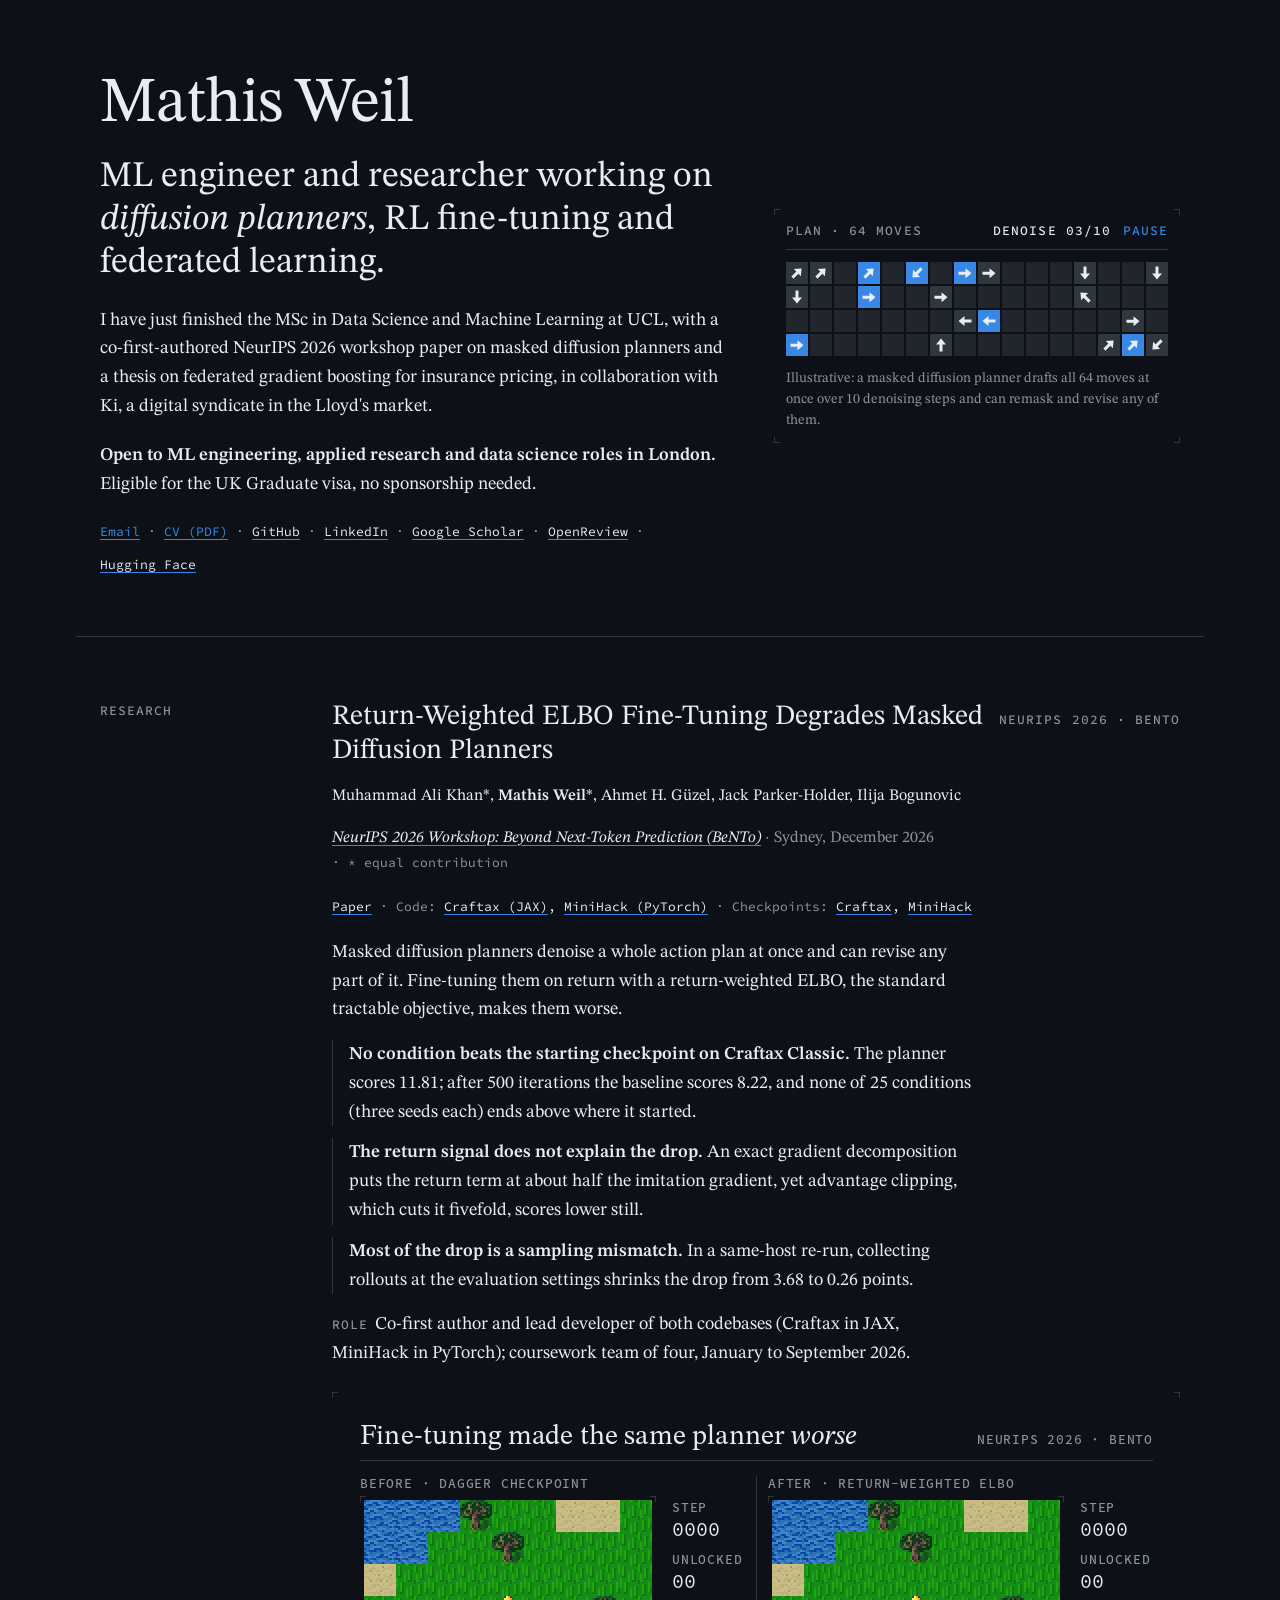
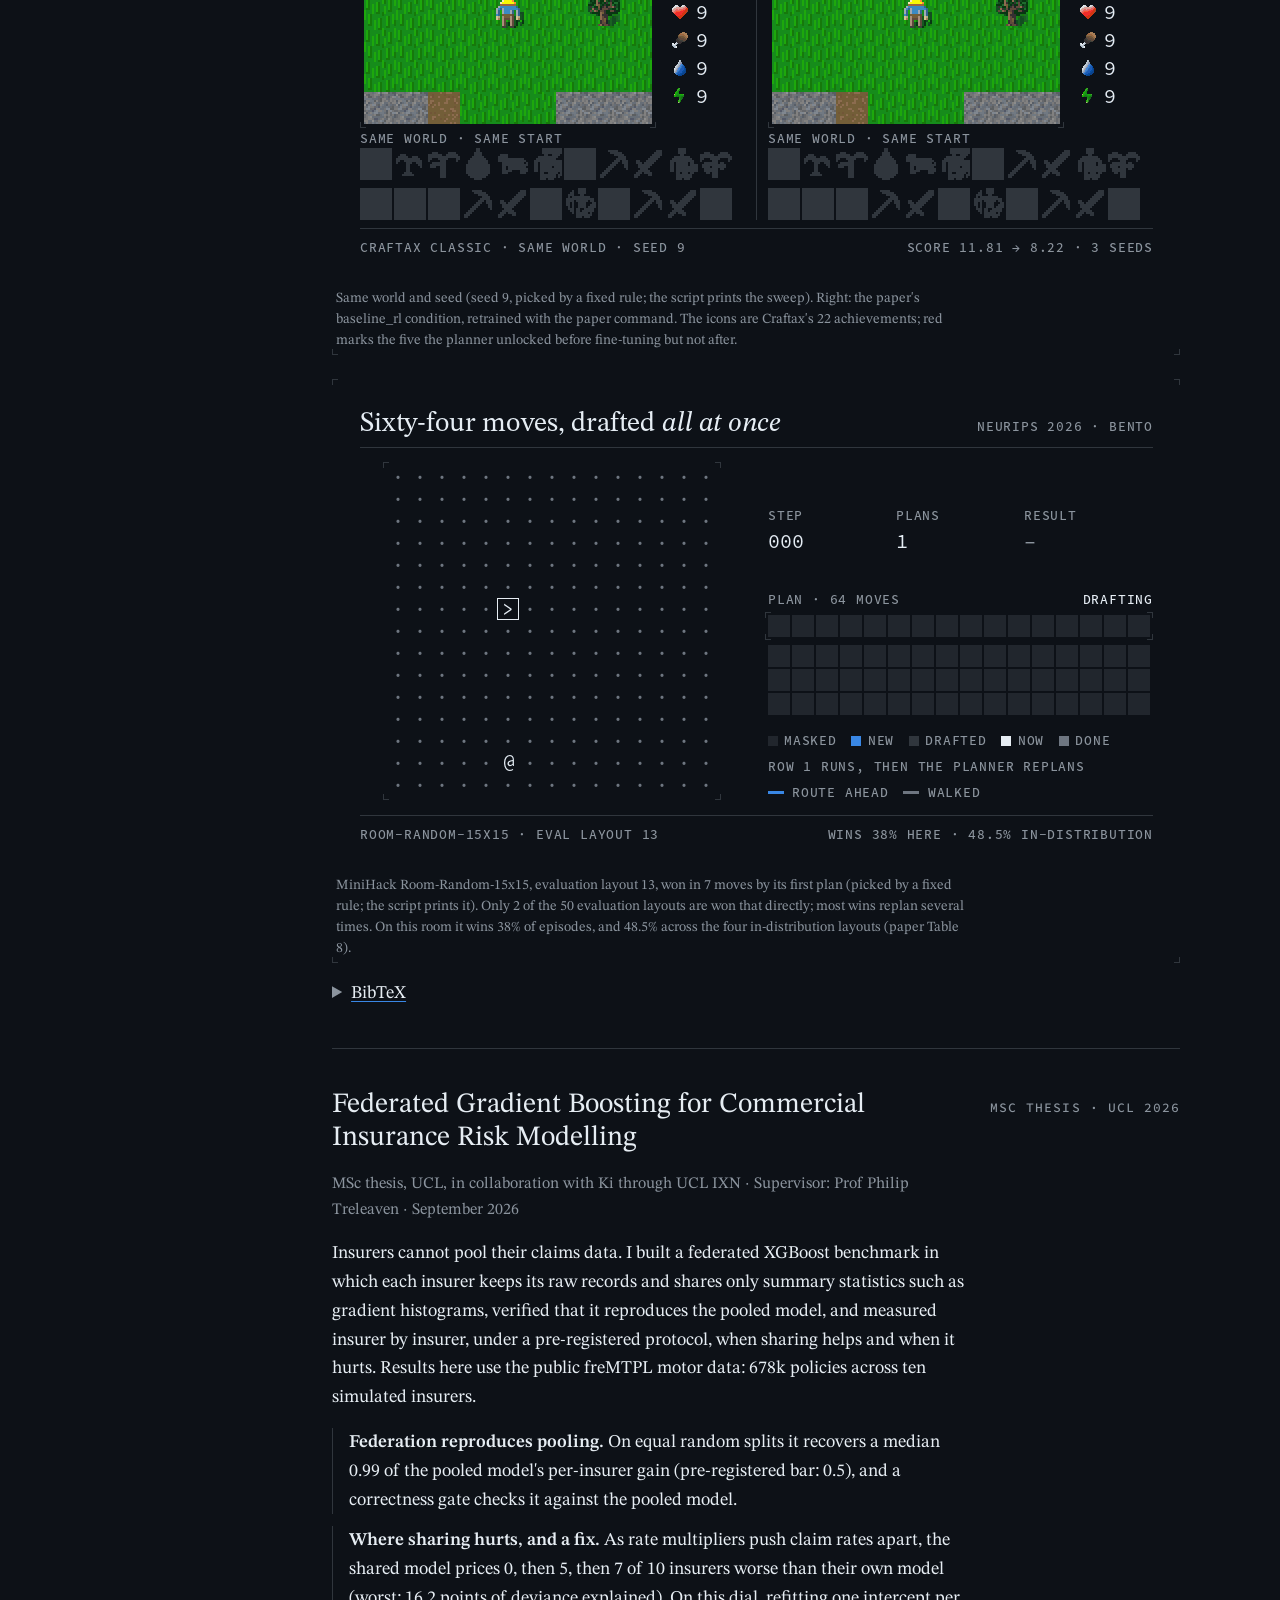
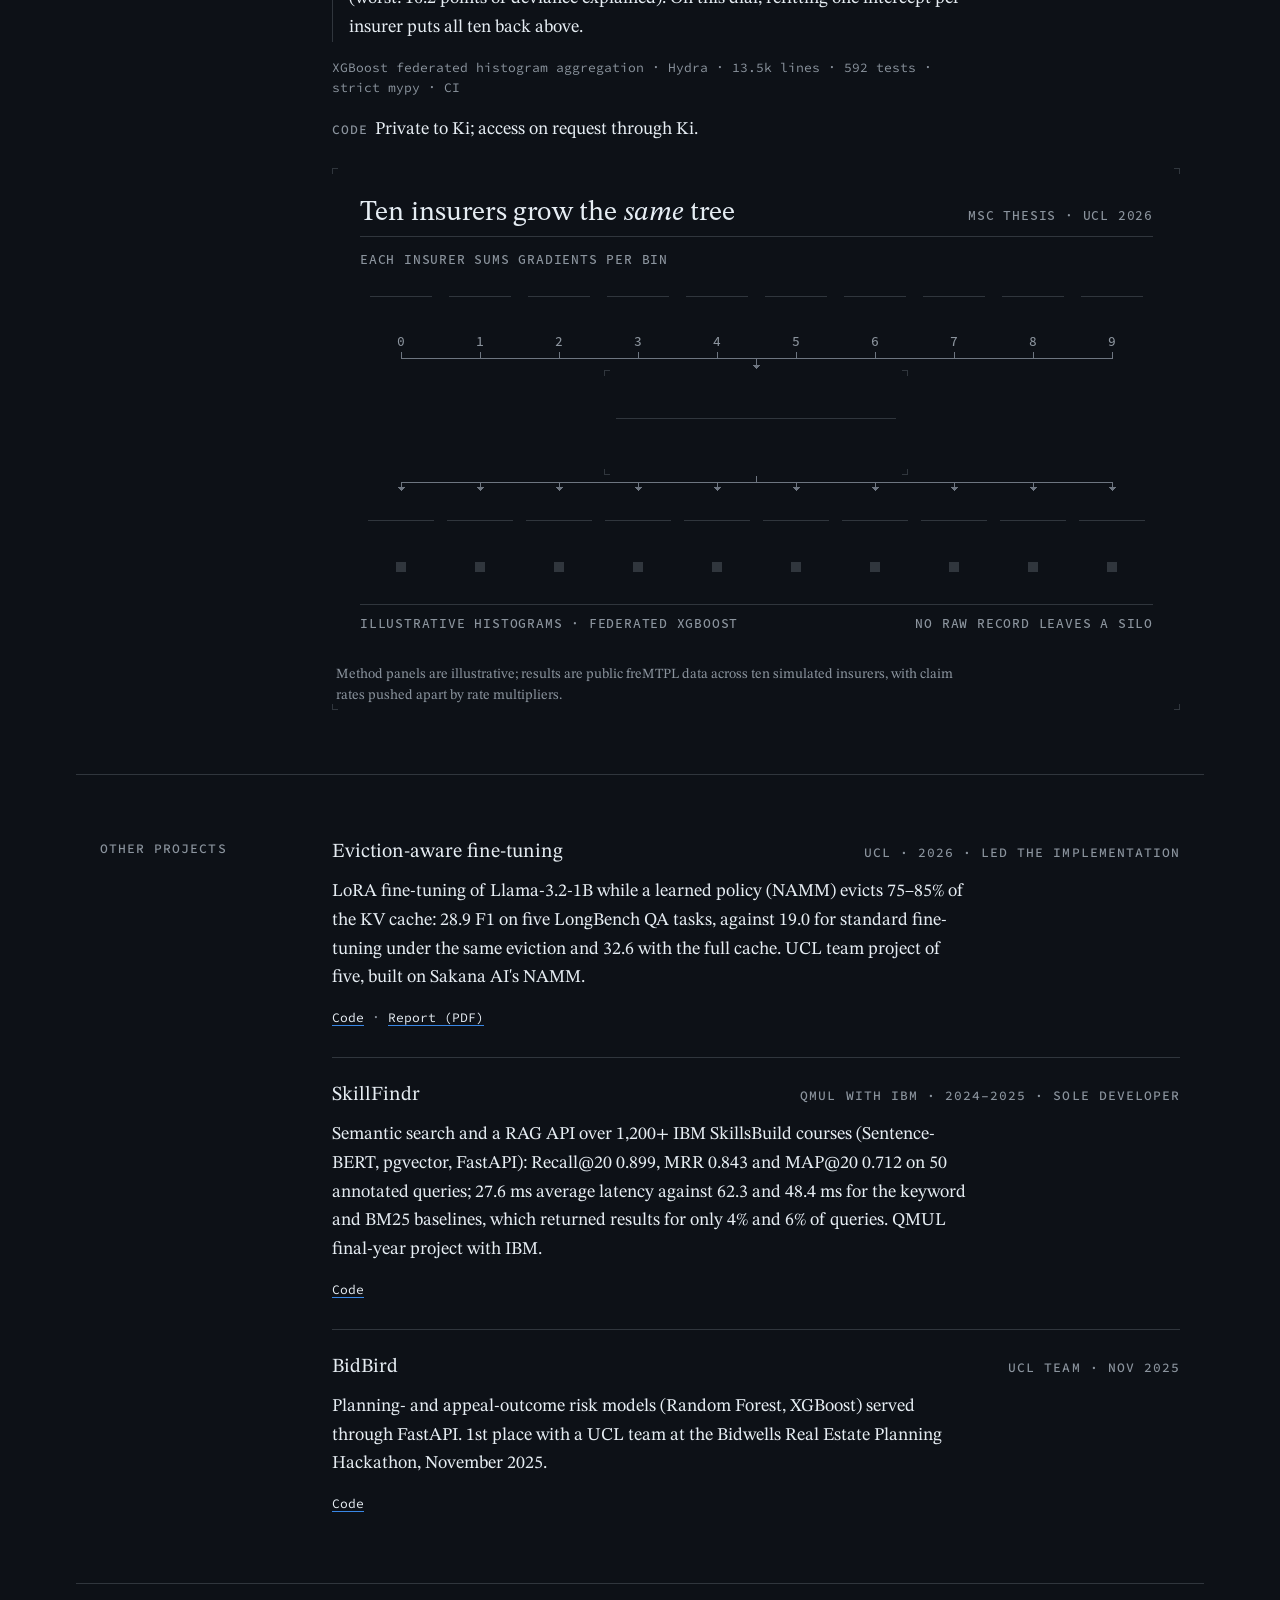
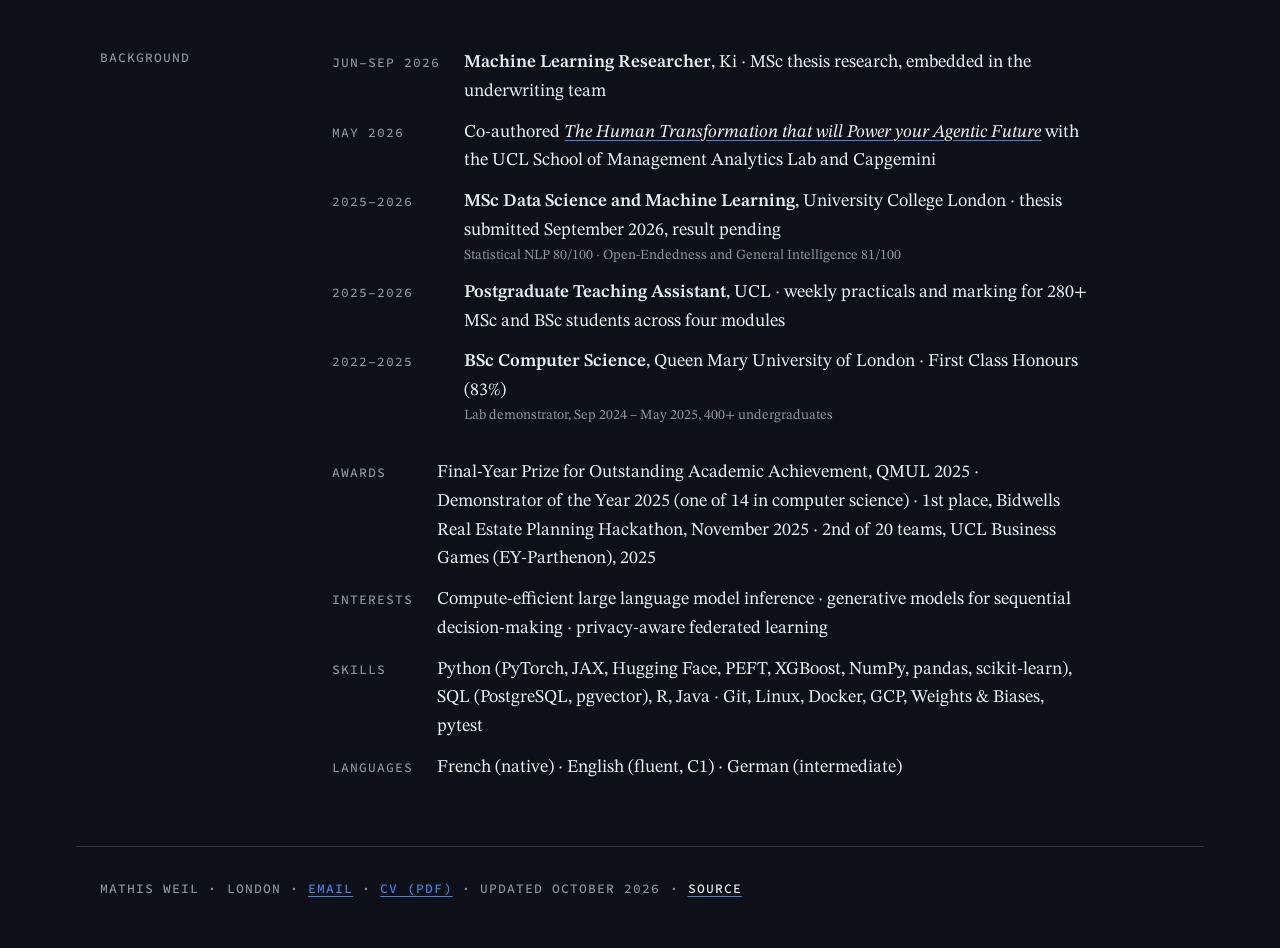
==== index.html @ 1bbbb00c "Add portfolio site Plain HTML, CSS and one small script, no build step. The page uses the chrome of " ====
<!doctype html>
<html lang="en-GB">
<head>
<meta charset="utf-8">
<meta name="viewport" content="width=device-width, initial-scale=1">
<title>Mathis Weil · ML engineer and researcher, London</title>
<meta name="description" content="ML engineer and researcher working on diffusion planners, RL fine-tuning and federated learning. Open to ML engineering, applied research and data science roles in London.">
<meta name="theme-color" content="#0d1117">
<meta name="color-scheme" content="dark">
<link rel="canonical" href="https://mathisweil.github.io/">
<meta property="og:type" content="website">
<meta property="og:title" content="Mathis Weil">
<meta property="og:description" content="ML engineer and researcher working on diffusion planners, RL fine-tuning and federated learning. Open to ML engineering, applied research and data science roles in London.">
<meta property="og:url" content="https://mathisweil.github.io/">
<meta property="og:image" content="https://mathisweil.github.io/assets/og.png">
<meta property="og:image:width" content="1680">
<meta property="og:image:height" content="960">
<meta name="twitter:card" content="summary_large_image">
<link rel="icon" href="favicon.svg" type="image/svg+xml">
<link rel="icon" href="favicon.ico" sizes="32x32">
<link rel="preload" href="assets/fonts/stix-two-text.woff2" as="font" type="font/woff2" crossorigin>
<link rel="preload" href="assets/fonts/stix-two-text-italic.woff2" as="font" type="font/woff2" crossorigin>
<link rel="preload" href="assets/fonts/source-code-pro.woff2" as="font" type="font/woff2" crossorigin>
<link rel="stylesheet" href="style.css">
<script src="script.js" defer></script>
</head>
<body>

<header class="hero">
  <div class="hero-text">
    <!-- Portrait: add assets/portrait.jpg (240x240, under 60 KB) and uncomment the next line. -->
    <!-- <span class="portrait ticks"><img src="assets/portrait.jpg" width="120" height="120" alt="Mathis Weil"></span> -->
    <h1>Mathis Weil</h1>
    <p class="tagline">ML engineer and researcher working on <em>diffusion planners</em>, RL fine-tuning and federated learning.</p>
    <p class="lede">I have just finished the MSc in Data Science and Machine Learning at UCL, with a co-first-authored NeurIPS 2026 workshop paper on masked diffusion planners and a thesis on federated gradient boosting for insurance pricing, in collaboration with Ki, a digital syndicate in the Lloyd's market.</p>
    <p class="status"><strong>Open to ML engineering, applied research and data science roles in London.</strong> Eligible for the UK Graduate visa, no sponsorship needed.</p>
    <nav aria-label="Contact and profiles">
      <ul class="links">
        <li><a class="primary" href="mailto:mathis.weil@outlook.com">Email</a></li>
        <li><a class="primary" href="assets/mathis-weil-cv.pdf">CV (PDF)</a></li>
        <li><a href="https://github.com/mathisweil">GitHub</a></li>
        <li><a href="https://www.linkedin.com/in/mathis-weil/">LinkedIn</a></li>
        <li><a href="https://scholar.google.com/citations?user=HZLNhcoAAAAJ">Google Scholar</a></li>
        <li><a href="https://openreview.net/profile?id=~Mathis_Weil1">OpenReview</a></li>
        <li><a href="https://huggingface.co/mathisweil">Hugging Face</a></li>
      </ul>
    </nav>
  </div>

  <figure class="plan-panel ticks">
    <div class="plan-head">
      <span class="label">plan · 64 moves</span>
      <span class="plan-ctl"><span class="label ink" data-status aria-hidden="true">denoise 10/10</span></span>
    </div>
    <div class="plan" aria-hidden="true">
      <i data-d="4"></i><i data-d="4"></i><i data-d="4"></i><i data-d="4"></i><i data-d="4"></i><i data-d="4"></i><i data-d="4"></i><i data-d="1"></i><i data-d="1"></i><i data-d="1"></i><i data-d="1"></i><i data-d="1"></i><i data-d="2"></i><i data-d="2"></i><i data-d="2"></i><i data-d="2"></i>
      <i data-d="2"></i><i data-d="2"></i><i data-d="1"></i><i data-d="1"></i><i data-d="1"></i><i data-d="1"></i><i data-d="1"></i><i data-d="0"></i><i data-d="0"></i><i data-d="0"></i><i data-d="0"></i><i data-d="7"></i><i data-d="7"></i><i data-d="7"></i><i data-d="7"></i><i data-d="7"></i>
      <i data-d="7"></i><i data-d="7"></i><i data-d="3"></i><i data-d="3"></i><i data-d="3"></i><i data-d="3"></i><i data-d="3"></i><i data-d="3"></i><i data-d="3"></i><i data-d="2"></i><i data-d="2"></i><i data-d="2"></i><i data-d="2"></i><i data-d="2"></i><i data-d="1"></i><i data-d="1"></i>
      <i data-d="1"></i><i data-d="1"></i><i data-d="1"></i><i data-d="1"></i><i data-d="1"></i><i data-d="1"></i><i data-d="0"></i><i data-d="0"></i><i data-d="0"></i><i data-d="0"></i><i data-d="0"></i><i data-d="4"></i><i data-d="4"></i><i data-d="4"></i><i data-d="4"></i><i data-d="4"></i>
    </div>
    <figcaption>Illustrative: a masked diffusion planner drafts all 64 moves at once over 10 denoising steps and can remask and revise any of them.</figcaption>
  </figure>
</header>

<main id="main">

<section class="band" id="research">
  <h2 class="label">Research</h2>
  <div class="content">

    <article class="entry" id="paper">
      <div class="entry-head">
        <h3>Return-Weighted ELBO Fine-Tuning Degrades Masked Diffusion Planners</h3>
        <span class="kicker">NeurIPS 2026 · BeNTo</span>
      </div>
      <p class="authors">Muhammad Ali Khan*, <strong>Mathis Weil</strong>*, Ahmet H. Güzel, Jack Parker-Holder, Ilija Bogunovic</p>
      <p class="venue"><a href="https://bento-neurips.github.io/"><em>NeurIPS 2026 Workshop: Beyond Next-Token Prediction (BeNTo)</em></a> · Sydney, December 2026 <span class="note">· * equal contribution</span></p>
      <ul class="links">
        <li><a href="https://openreview.net/forum?id=VGyjG8Gy29">Paper</a></li>
        <li><span class="muted">Code:</span> <a href="https://github.com/mathisweil/craftax-ReMDM-planner">Craftax (JAX)</a>, <a href="https://github.com/mathisweil/minihack-ReMDM-planner">MiniHack (PyTorch)</a></li>
        <li><span class="muted">Checkpoints:</span> <a href="https://huggingface.co/mathisweil/remdm-craftax-checkpoints">Craftax</a>, <a href="https://huggingface.co/mathisweil/remdm-minihack-checkpoints">MiniHack</a></li>
      </ul>
      <p>Masked diffusion planners denoise a whole action plan at once and can revise any part of it. Fine-tuning them on return with a return-weighted ELBO, the standard tractable objective, makes them worse.</p>
      <ul class="findings">
        <li><strong>No condition beats the starting checkpoint on Craftax Classic.</strong> The planner scores 11.81; after 500 iterations the baseline scores 8.22, and none of 25 conditions (three seeds each) ends above where it started.</li>
        <li><strong>The return signal does not explain the drop.</strong> An exact gradient decomposition puts the return term at about half the imitation gradient, yet advantage clipping, which cuts it fivefold, scores lower still.</li>
        <li><strong>Most of the drop is a sampling mismatch.</strong> In a same-host re-run, collecting rollouts at the evaluation settings shrinks the drop from 3.68 to 0.26 points.</li>
      </ul>
      <p class="role"><span class="label">Role</span>Co-first author and lead developer of both codebases (Craftax in JAX, MiniHack in PyTorch); coursework team of four, January to September 2026.</p>
      <figure class="fig ticks">
        <a href="assets/craftax-before-after.gif">
          <picture>
            <source media="screen and (prefers-reduced-motion: no-preference)" srcset="assets/craftax-before-after.gif">
            <img src="assets/craftax-before-after-poster.png" width="840" height="480" loading="lazy" alt="Craftax Classic, world seed 9, two planners side by side. The DAgger checkpoint unlocks 15 of 22 achievements and is killed by a zombie at night at step 245. After return-weighted ELBO fine-tuning the same planner unlocks 10 and is killed by a zombie at night at step 191; it never drinks water, eats a cow, wakes from sleep, makes a stone pickaxe or defeats a zombie. Paper score 11.81 (checkpoint) to 8.22 (mean of three seeds).">
          </picture>
        </a>
        <figcaption>Same world and seed (seed 9, picked by a fixed rule; the script prints the sweep). Right: the paper's baseline_rl condition, retrained with the paper command. The icons are Craftax's 22 achievements; red marks the five the planner unlocked before fine-tuning but not after.</figcaption>
      </figure>
      <figure class="fig ticks">
        <a href="assets/minihack-planner.gif">
          <picture>
            <source media="screen and (prefers-reduced-motion: no-preference)" srcset="assets/minihack-planner.gif">
            <img src="assets/minihack-planner-poster.png" width="840" height="480" loading="lazy" alt="MiniHack Room-Random-15x15, evaluation layout 13: a masked diffusion planner fills in a 64-move plan in any order over 10 denoising steps; its first 7 moves lead straight to the stairs, and the agent follows them to win.">
          </picture>
        </a>
        <figcaption>MiniHack Room-Random-15x15, evaluation layout 13, won in 7 moves by its first plan (picked by a fixed rule; the script prints it). Only 2 of the 50 evaluation layouts are won that directly; most wins replan several times. On this room it wins 38% of episodes, and 48.5% across the four in-distribution layouts (paper Table 8).</figcaption>
      </figure>
      <details>
        <summary>BibTeX</summary>
<pre><code>@inproceedings{khan2026returnweighted,
  title     = {Return-Weighted {ELBO} Fine-Tuning Degrades Masked Diffusion Planners},
  author    = {Muhammad Ali Khan and Mathis Weil and Ahmet H. G{\"u}zel and Jack Parker-Holder and Ilija Bogunovic},
  booktitle = {Beyond Next Token Prediction: Diffusion and Flow Models for Next-Generation Decoding},
  year      = {2026},
  url       = {https://openreview.net/forum?id=VGyjG8Gy29}
}</code></pre>
      </details>
    </article>

    <article class="entry" id="thesis">
      <div class="entry-head">
        <h3>Federated Gradient Boosting for Commercial Insurance Risk Modelling</h3>
        <span class="kicker">MSc thesis · UCL 2026</span>
      </div>
      <p class="venue">MSc thesis, UCL, in collaboration with Ki through UCL IXN · Supervisor: Prof Philip Treleaven · September 2026</p>
      <p>Insurers cannot pool their claims data. I built a federated XGBoost benchmark in which each insurer keeps its raw records and shares only summary statistics such as gradient histograms, verified that it reproduces the pooled model, and measured insurer by insurer, under a pre-registered protocol, when sharing helps and when it hurts. Results here use the public freMTPL motor data: 678k policies across ten simulated insurers.</p>
      <ul class="findings">
        <li><strong>Federation reproduces pooling.</strong> On equal random splits it recovers a median 0.99 of the pooled model's per-insurer gain (pre-registered bar: 0.5), and a correctness gate checks it against the pooled model.</li>
        <li><strong>Where sharing hurts, and a fix.</strong> As rate multipliers push claim rates apart, the shared model prices 0, then 5, then 7 of 10 insurers worse than their own model (worst: 16.2 points of deviance explained). On this dial, refitting one intercept per insurer puts all ten back above.</li>
      </ul>
      <p class="meta">XGBoost federated histogram aggregation · Hydra · 13.5k lines · 592 tests · strict mypy · CI</p>
      <p class="role"><span class="label">Code</span>Private to Ki; access on request through Ki.</p>
      <figure class="fig ticks">
        <a href="assets/fedgbt-method-results.gif">
          <picture>
            <source media="screen and (prefers-reduced-motion: no-preference)" srcset="assets/fedgbt-method-results.gif">
            <img src="assets/fedgbt-method-results-poster.png" width="840" height="480" loading="lazy" alt="Ten simulated insurers on public freMTPL motor data grow the same federated XGBoost tree: each sums its gradients per bin, a coordinator adds the sums and picks the best split, and every insurer applies it. As rate multipliers push their claim rates apart, the shared model prices 0, then 5, then 7 of 10 insurers worse than their own models, the worst by 16.21 points of deviance explained; on this dial one refitted intercept per insurer puts all ten back above their own models, with the harm before the refit shown in faint red.">
          </picture>
        </a>
        <figcaption>Method panels are illustrative; results are public freMTPL data across ten simulated insurers, with claim rates pushed apart by rate multipliers.</figcaption>
      </figure>
    </article>

  </div>
</section>

<section class="band" id="projects">
  <h2 class="label">Other projects</h2>
  <div class="content">
    <ul class="projects">
      <li class="entry">
        <div class="entry-head">
          <h3 class="small">Eviction-aware fine-tuning</h3>
          <span class="kicker">UCL · 2026 · led the implementation</span>
        </div>
        <p>LoRA fine-tuning of Llama-3.2-1B while a learned policy (NAMM) evicts 75–85% of the KV cache: 28.9 F1 on five LongBench QA tasks, against 19.0 for standard fine-tuning under the same eviction and 32.6 with the full cache. UCL team project of five, built on Sakana AI's NAMM.</p>
        <ul class="links">
          <li><a href="https://github.com/mathisweil/evo-memory">Code</a></li>
          <li><a href="https://github.com/mathisweil/evo-memory/blob/main/UCL_NLP_2026.pdf">Report (PDF)</a></li>
        </ul>
      </li>
      <li class="entry">
        <div class="entry-head">
          <h3 class="small">SkillFindr</h3>
          <span class="kicker">QMUL with IBM · 2024–2025 · sole developer</span>
        </div>
        <p>Semantic search and a RAG API over 1,200+ IBM SkillsBuild courses (Sentence-BERT, pgvector, FastAPI): Recall@20 0.899, MRR 0.843 and MAP@20 0.712 on 50 annotated queries; 27.6 ms average latency against 62.3 and 48.4 ms for the keyword and BM25 baselines, which returned results for only 4% and 6% of queries. QMUL final-year project with IBM.</p>
        <ul class="links">
          <li><a href="https://github.com/mathisweil/SkillFindr-SemanticSearchEngine">Code</a></li>
        </ul>
      </li>
      <li class="entry">
        <div class="entry-head">
          <h3 class="small">BidBird</h3>
          <span class="kicker">UCL team · Nov 2025</span>
        </div>
        <p>Planning- and appeal-outcome risk models (Random Forest, XGBoost) served through FastAPI. 1st place with a UCL team at the Bidwells Real Estate Planning Hackathon, November 2025.</p>
        <ul class="links">
          <li><a href="https://github.com/mathisweil/bidwell_hackathon">Code</a></li>
        </ul>
      </li>
    </ul>
  </div>
</section>

<section class="band" id="background">
  <h2 class="label">Background</h2>
  <div class="content">
    <dl class="dated">
      <dt>Jun–Sep 2026</dt>
      <dd><strong>Machine Learning Researcher</strong>, Ki · MSc thesis research, embedded in the underwriting team</dd>
      <dt>May 2026</dt>
      <dd>Co-authored <a href="https://web.archive.org/web/20260710225021/https://www.mgmt.ucl.ac.uk/sites/default/files/upload/Analytics%20Lab%202026%20.pdf"><em>The Human Transformation that will Power your Agentic Future</em></a> with the UCL School of Management Analytics Lab and Capgemini</dd>
      <dt>2025–2026</dt>
      <dd><strong>MSc Data Science and Machine Learning</strong>, University College London · thesis submitted September 2026, result pending<small>Statistical NLP 80/100 · Open-Endedness and General Intelligence 81/100</small></dd>
      <dt>2025–2026</dt>
      <dd><strong>Postgraduate Teaching Assistant</strong>, UCL · weekly practicals and marking for 280+ MSc and BSc students across four modules</dd>
      <dt>2022–2025</dt>
      <dd><strong>BSc Computer Science</strong>, Queen Mary University of London · First Class Honours (83%)<small>Lab demonstrator, Sep 2024 – May 2025, 400+ undergraduates</small></dd>
    </dl>
    <dl class="dated">
      <dt>Awards</dt>
      <dd>Final-Year Prize for Outstanding Academic Achievement, QMUL 2025 · Demonstrator of the Year 2025 (one of 14 in computer science) · 1st place, Bidwells Real Estate Planning Hackathon, November 2025 · 2nd of 20 teams, UCL Business Games (EY-Parthenon), 2025</dd>
      <dt>Interests</dt>
      <dd>Compute-efficient large language model inference · generative models for sequential decision-making · privacy-aware federated learning</dd>
      <dt>Skills</dt>
      <dd>Python (PyTorch, JAX, Hugging Face, PEFT, XGBoost, NumPy, pandas, scikit-learn), SQL (PostgreSQL, pgvector), R, Java · Git, Linux, Docker, GCP, Weights &amp; Biases, pytest</dd>
      <dt>Languages</dt>
      <dd>French (native) · English (fluent, C1) · German (intermediate)</dd>
    </dl>
  </div>
</section>

</main>

<footer class="colophon">
  <p class="label">Mathis Weil · London · <a class="primary" href="mailto:mathis.weil@outlook.com">Email</a> · <a class="primary" href="assets/mathis-weil-cv.pdf">CV (PDF)</a> · updated October 2026 · <a href="https://github.com/mathisweil/mathisweil.github.io">source</a></p>
</footer>

</body>
</html>
---- style.css ----
/* mathisweil.github.io
   The page shares its chrome with the three profile GIFs
   (mathisweil/scripts/render_thesis_gif.py): palette, STIX Two Text
   headlines with one italic key phrase, Source Code Pro caps labels,
   1px hairlines and 6px corner ticks. Two chrome colours stay unused
   on purpose: FAINT #6e7681 and HARM #e66767 (red means "worse"). */

:root {
  --bg: #0d1117;
  --ink: #e6edf3;
  --muted: #8b949e;
  --rule: #30363d;
  --cell: #21262d;
  --accent: #3987e5;
  --tick: var(--rule);
  --serif: "STIX Two Text", "STIX Fallback", Georgia, serif;
  --mono: "Source Code Pro", ui-monospace, Menlo, Consolas, monospace;
}

/* Fonts: self-hosted variable fonts, SIL Open Font License (assets/fonts/) */
@font-face { font-family: "STIX Two Text"; font-style: normal; font-weight: 400 700; font-display: swap; src: url("assets/fonts/stix-two-text.woff2") format("woff2"); }
@font-face { font-family: "STIX Two Text"; font-style: italic; font-weight: 400; font-display: swap; src: url("assets/fonts/stix-two-text-italic.woff2") format("woff2"); }
@font-face { font-family: "Source Code Pro"; font-style: normal; font-weight: 400 700; font-display: swap; src: url("assets/fonts/source-code-pro.woff2") format("woff2"); }
/* Metric-matched fallback so a late swap barely moves the text */
@font-face { font-family: "STIX Fallback"; src: local("Times New Roman"), local("Tinos"), local("Liberation Serif"); size-adjust: 105.3%; ascent-override: 72.4%; descent-override: 22.6%; line-gap-override: 0%; }

/* Base */
*, *::before, *::after { box-sizing: border-box; }
html { -webkit-text-size-adjust: 100%; }
body {
  margin: 0;
  background: var(--bg);
  color: var(--ink);
  font: 400 clamp(1.0625rem, 1rem + 0.25vw, 1.125rem) / 1.6 var(--serif);
  font-synthesis: none;
}
h1, h2, h3, p, ul, dl, dd, figure, pre { margin: 0; }
h1, h2, h3 { font-weight: 400; }
strong { font-weight: 600; }
small { font-size: 0.875rem; line-height: 1.5; color: var(--muted); }
img { display: block; max-width: 100%; height: auto; }
a {
  color: var(--ink);
  text-decoration: underline;
  text-decoration-color: var(--accent);
  text-decoration-thickness: 1px;
  text-underline-offset: 3px;
}
a:hover, a:focus-visible { color: var(--accent); }
a.primary { color: var(--accent); }
:focus-visible { outline: 2px solid var(--accent); outline-offset: 2px; }
[id] { scroll-margin-top: 2rem; }

/* Mono caps labels, kickers and dates: the GIFs' 13px labels */
.label, .kicker, .dated dt {
  font: 500 0.8125rem / 1.6 var(--mono);
  letter-spacing: 0.08em;
  text-transform: uppercase;
  color: var(--muted);
}
.label.ink { color: var(--ink); }
p > span.label { margin-right: 0.5em; }

/* Page bands: 1128px container, label rail + 848px content on desktop */
.hero, .band, .colophon {
  max-width: 1128px;
  margin: 0 auto;
  padding-inline: clamp(1rem, 4vw, 1.5rem);
}
.band { padding-block: 4rem; border-top: 1px solid var(--rule); }
.band > h2 { margin-bottom: 1.5rem; }
.entry > p, .findings li, .dated dd, figcaption { max-width: 40rem; }

/* Hero */
.hero { padding-block: 4.5rem 3.5rem; }
.hero-text > * + * { margin-top: 1.25rem; }
h1 { font-size: clamp(2.5rem, 1.8rem + 3vw, 4rem); line-height: 1; letter-spacing: -0.015em; }
.tagline { font-size: clamp(1.5rem, 1.2rem + 1.5vw, 2.25rem); line-height: 1.2; }
.lede, .status { max-width: 40rem; }
.portrait { display: inline-block; padding: 4px; }
.portrait img { width: 120px; height: 120px; object-fit: cover; }

/* Link rows */
.links {
  display: flex;
  flex-wrap: wrap;
  column-gap: 0.5rem;
  row-gap: 0.25rem;
  list-style: none;
  padding: 0;
  font: 400 0.8125rem / 1.6 var(--mono);
}
.links li { padding-block: 0.25rem; }
.links li:not(:last-child)::after { content: " ·"; color: var(--muted); }
.links .muted { color: var(--muted); }

/* Entries: paper, thesis and project rows share one shape */
.entry > * + * { margin-top: 1rem; }
.entry + .entry { margin-top: 2.5rem; padding-top: 2.5rem; border-top: 1px solid var(--rule); }
.entry-head { display: flex; flex-wrap: wrap; align-items: baseline; gap: 0.25rem 1rem; }
.entry-head h3 { font-size: 1.75rem; line-height: 1.2; flex: 1 1 100%; min-width: 0; }
.entry-head h3.small { font-size: 1.25rem; line-height: 1.3; }
.kicker { white-space: nowrap; }
.authors { font-size: 1rem; }
.venue { font-size: 1rem; color: var(--muted); }
.note, .meta { font: 400 0.8125rem / 1.6 var(--mono); }
.note { white-space: nowrap; }
.meta { color: var(--muted); }
.findings { list-style: none; padding: 0; }
.findings li { border-left: 1px solid var(--rule); padding-left: 1rem; }
.findings li + li { margin-top: 0.75rem; }
.projects { list-style: none; padding: 0; }
.projects > .entry + .entry { margin-top: 1.5rem; padding-top: 1.5rem; }
.projects .entry > * + * { margin-top: 0.75rem; }

/* Dated lists (Background) */
.dated {
  display: grid;
  grid-template-columns: max-content minmax(0, 1fr);
  column-gap: 1.5rem;
  row-gap: 0.75rem;
  align-items: baseline;
}
.dated small { display: block; }
.dated + .dated { margin-top: 2rem; }

/* Corner ticks: eight 6px strokes, two per corner, no extra markup */
.ticks {
  background:
    linear-gradient(var(--tick), var(--tick)) 0 0 / 6px 1px no-repeat,
    linear-gradient(var(--tick), var(--tick)) 0 0 / 1px 6px no-repeat,
    linear-gradient(var(--tick), var(--tick)) 100% 0 / 6px 1px no-repeat,
    linear-gradient(var(--tick), var(--tick)) 100% 0 / 1px 6px no-repeat,
    linear-gradient(var(--tick), var(--tick)) 0 100% / 6px 1px no-repeat,
    linear-gradient(var(--tick), var(--tick)) 0 100% / 1px 6px no-repeat,
    linear-gradient(var(--tick), var(--tick)) 100% 100% / 6px 1px no-repeat,
    linear-gradient(var(--tick), var(--tick)) 100% 100% / 1px 6px no-repeat;
}

/* Figures: the 840x480 GIFs, 1:1 inside the 848px column */
.fig { padding: 4px; }
.entry > .fig { margin-top: 1.5rem; }
.fig > a { display: block; }
.fig img { width: 100%; max-width: 840px; background: var(--cell); }
figcaption { margin-top: 0.75rem; font-size: 0.875rem; line-height: 1.5; color: var(--muted); }
.fig:hover, .fig:focus-within { --tick: var(--accent); }
@supports (animation-timeline: view()) {
  .fig { animation: rise linear both; animation-timeline: view(); animation-range: entry 0% entry 40%; }
}
@keyframes rise { from { opacity: 0; transform: translateY(8px); } to { opacity: 1; transform: none; } }

/* Disclosure and BibTeX */
summary { width: max-content; cursor: pointer; text-decoration: underline; text-decoration-color: var(--accent); text-underline-offset: 3px; }
summary:hover { color: var(--accent); }
summary::marker { color: var(--muted); }
details[open] summary { margin-bottom: 0.75rem; }
pre {
  padding: 1rem;
  overflow-x: auto;
  font: 400 0.75rem / 1.5 var(--mono);
  background: var(--cell);
  border: 1px solid var(--rule);
  border-radius: 4px;
}

/* Hero plan panel: the MiniHack GIF's token grid, 16 x 4, three fills */
.plan-panel { width: 100%; max-width: 406px; padding: 12px; margin-top: 2.5rem; }
.plan-head {
  display: flex;
  flex-wrap: wrap;
  justify-content: space-between;
  gap: 0.25rem 0.75rem;
  padding-bottom: 8px;
  border-bottom: 1px solid var(--rule);
}
.plan-ctl { display: flex; gap: 0.75rem; margin-left: auto; }
.plan-ctl button { padding: 0; border: 0; background: none; color: var(--accent); cursor: pointer; }
.plan { display: grid; grid-template-columns: repeat(16, 1fr); gap: 2px; margin-block: 12px; }
.plan i { position: relative; display: block; aspect-ratio: 1; background: var(--rule); transition: background-color 0.25s; }
.plan i::before {
  content: "";
  position: absolute;
  inset: 0;
  background: var(--ink);
  clip-path: polygon(20.5% 43.2%, 52.3% 43.2%, 52.3% 27.3%, 79.5% 50%, 52.3% 72.7%, 52.3% 56.8%, 20.5% 56.8%);
  transform: rotate(var(--a, 0deg));
  transition: opacity 0.25s;
}
.plan .m { background: var(--cell); }
.plan .m::before { opacity: 0; }
.plan .n { background: var(--accent); }
.plan [data-d="0"] { --a: -90deg; }
.plan [data-d="1"] { --a: 0deg; }
.plan [data-d="2"] { --a: 90deg; }
.plan [data-d="3"] { --a: 180deg; }
.plan [data-d="4"] { --a: -45deg; }
.plan [data-d="5"] { --a: 45deg; }
.plan [data-d="6"] { --a: 135deg; }
.plan [data-d="7"] { --a: -135deg; }
.plan-panel figcaption { margin-top: 0; }

/* Footer */
.colophon { padding-block: 2rem 3rem; border-top: 1px solid var(--rule); }

/* Desktop: two-column hero, label rail beside each band */
@media (min-width: 900px) {
  .hero { display: grid; grid-template-columns: minmax(0, 1fr) 406px; column-gap: 48px; align-items: center; }
  .plan-panel { margin-top: 0; }
  .band { display: grid; grid-template-columns: 184px minmax(0, 1fr); column-gap: 48px; }
  .band > h2 { margin-bottom: 0; }
  .entry-head { flex-wrap: nowrap; }
  .entry-head h3 { flex: 1 1 0; }
  .kicker { margin-left: auto; }
}

@media (prefers-reduced-motion: reduce) {
  .plan i, .plan i::before { transition: none; }
  .fig { animation: none; }
}

@media print {
  :root {
    --bg: #fff;
    --ink: #000;
    --muted: #444;
    --rule: #999;
    --cell: #eee;
    --accent: #0b4f9c;
    color-scheme: light;
  }
  body { font-size: 11pt; }
  .hero { padding-block: 1rem 2rem; }
  .band { padding-block: 2rem; }
  .plan-panel, details { display: none; }
  .fig { animation: none; }
  .fig img { max-width: 600px; }
  .fig, .entry-head, .findings li, .dated dt, .dated dd, .projects > li { break-inside: avoid; }
  h2, h3 { break-after: avoid; }
  .links a[href^="http"]::after, .links a[href$=".pdf"]::after { content: " (" attr(href) ")"; color: var(--muted); overflow-wrap: anywhere; }
}
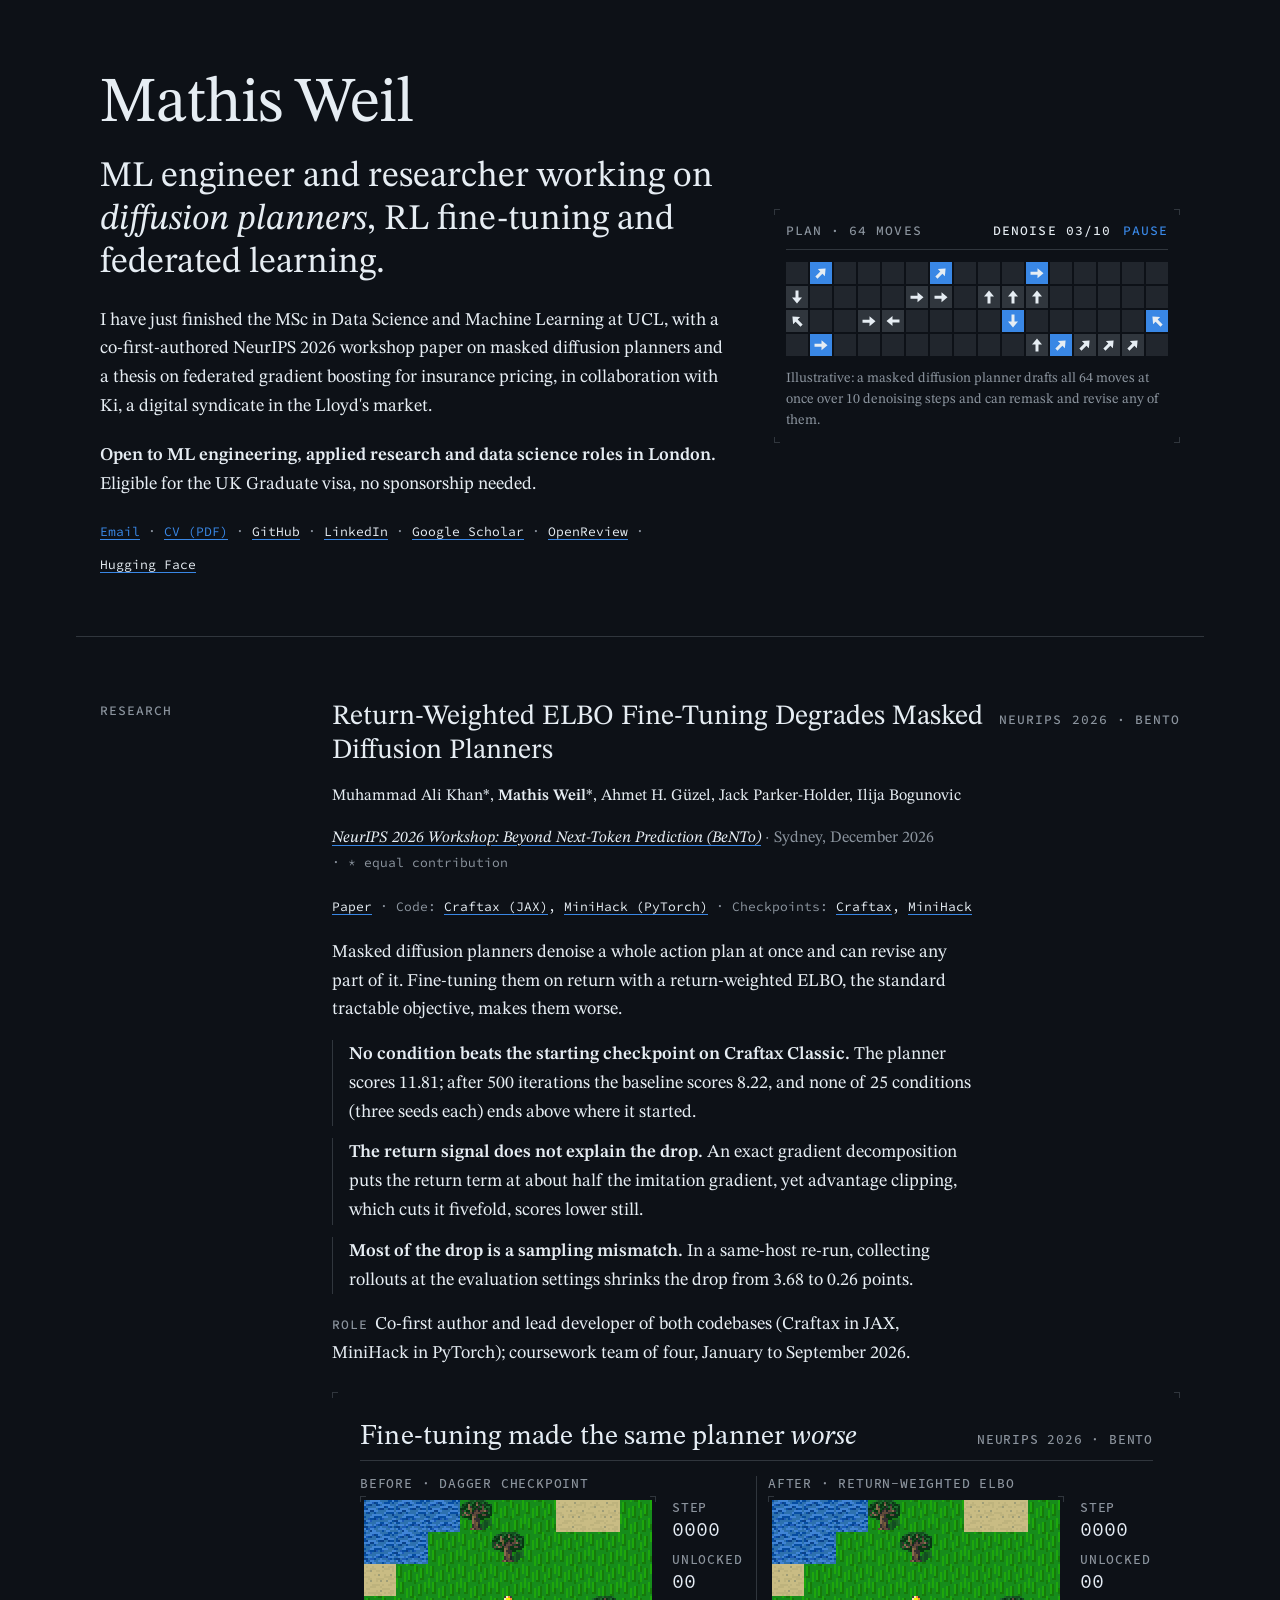
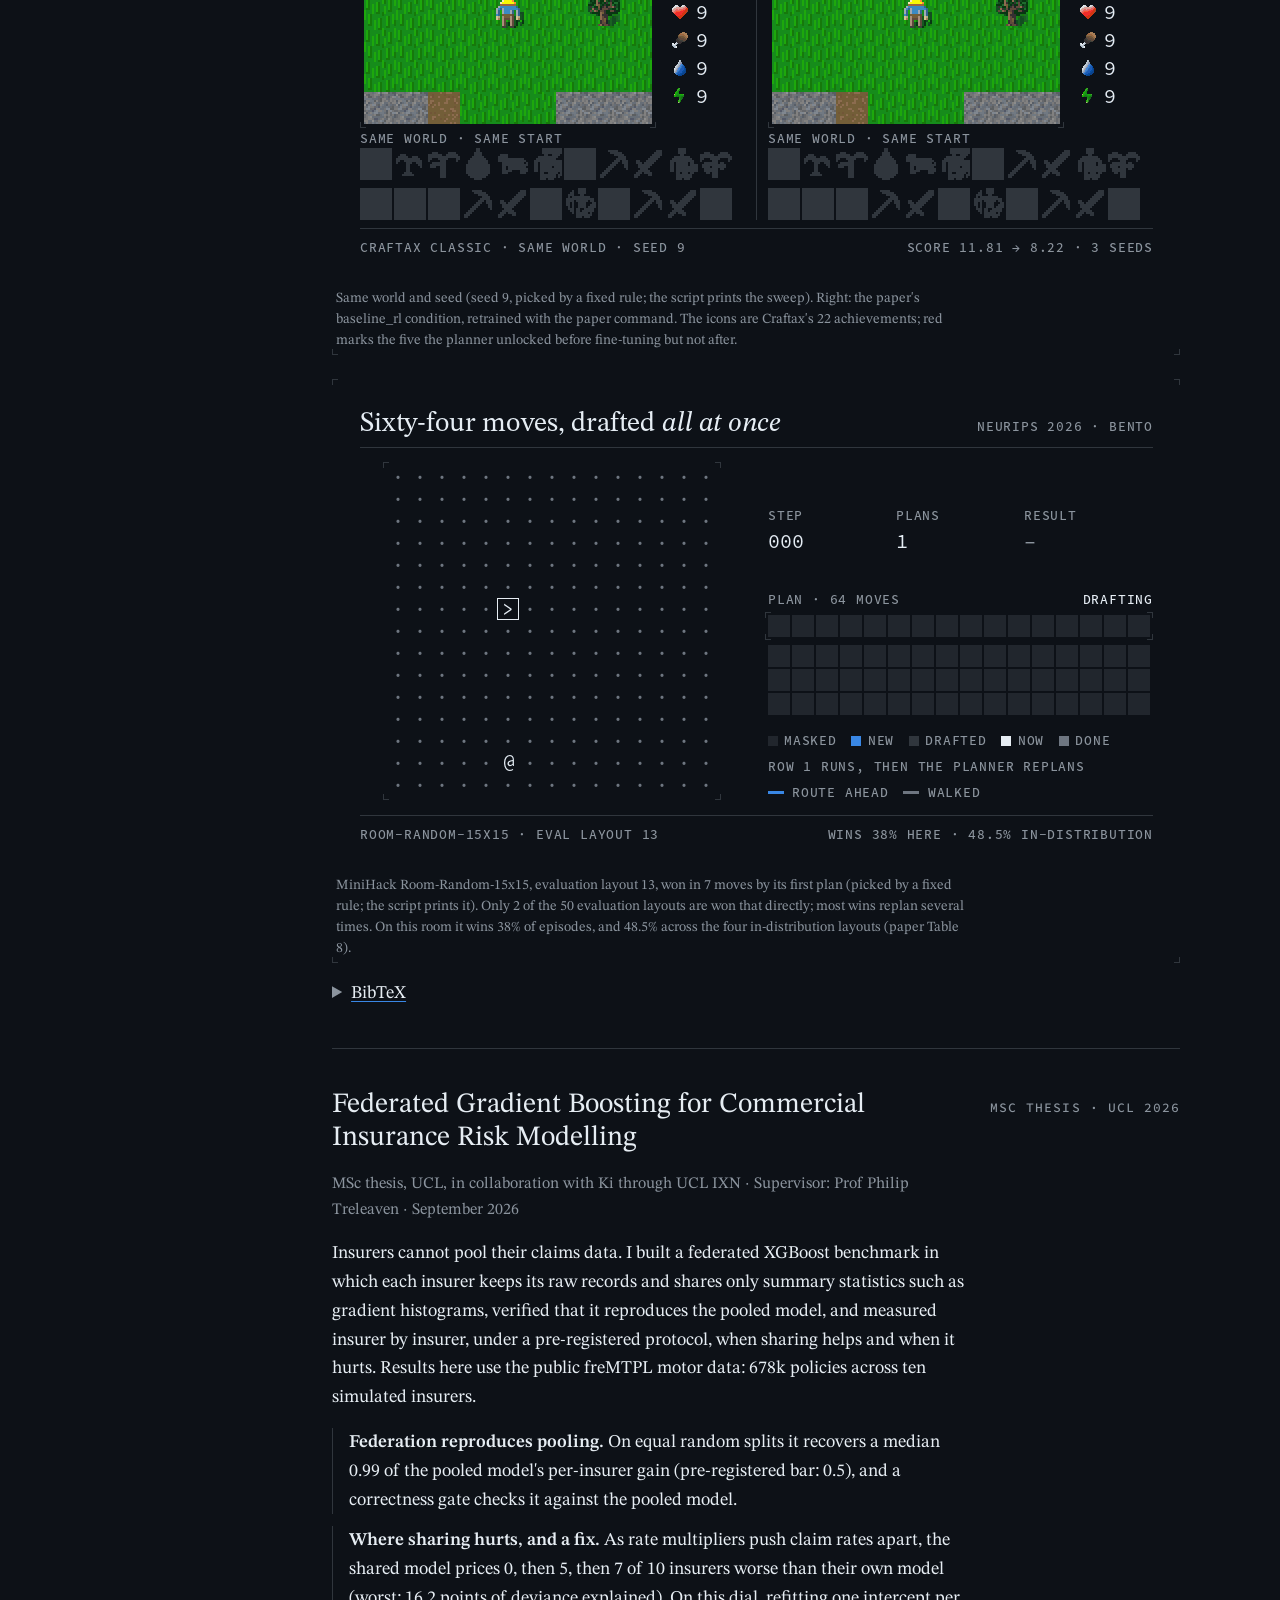
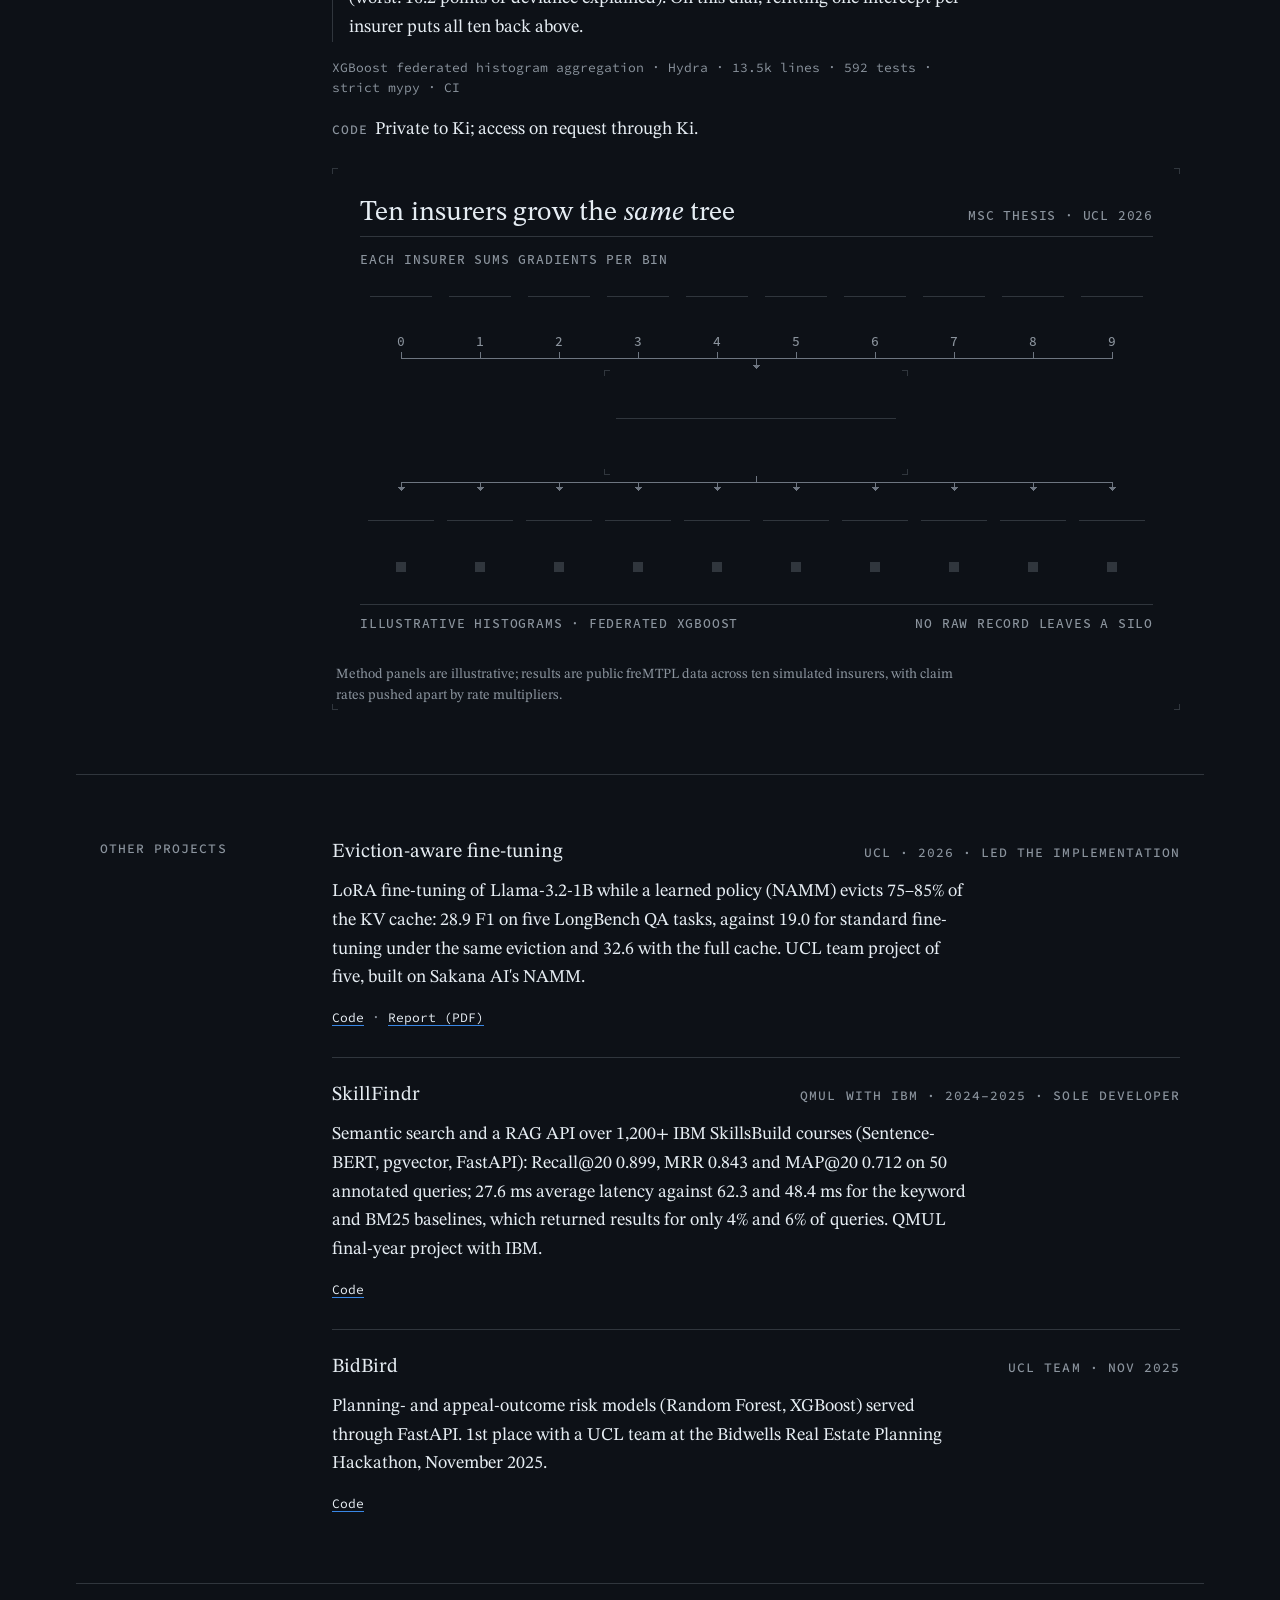
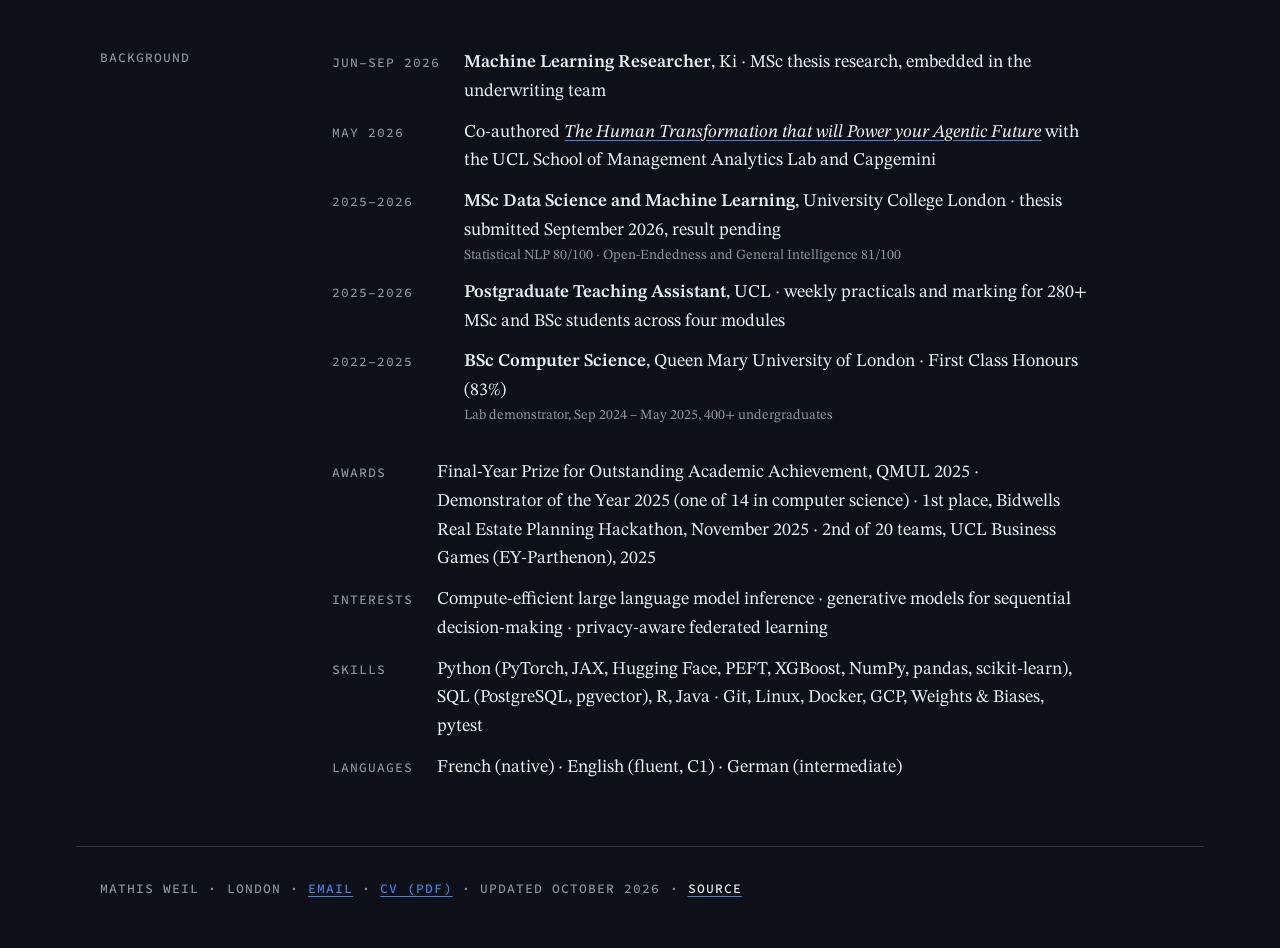
==== commit 3f207f68: "Add Google site verification meta tag Added Google site verification meta tag for SEO." ====
--- a/index.html
+++ b/index.html
@@ -2,6 +2,7 @@
 <html lang="en-GB">
 <head>
 <meta charset="utf-8">
+<meta name="google-site-verification" content="8YYm6kNxvmC0Ne6RxV_p4Eodt8lHJTQOam-rDhRe03c" />
 <meta name="viewport" content="width=device-width, initial-scale=1">
 <title>Mathis Weil · ML engineer and researcher, London</title>
 <meta name="description" content="ML engineer and researcher working on diffusion planners, RL fine-tuning and federated learning. Open to ML engineering, applied research and data science roles in London.">
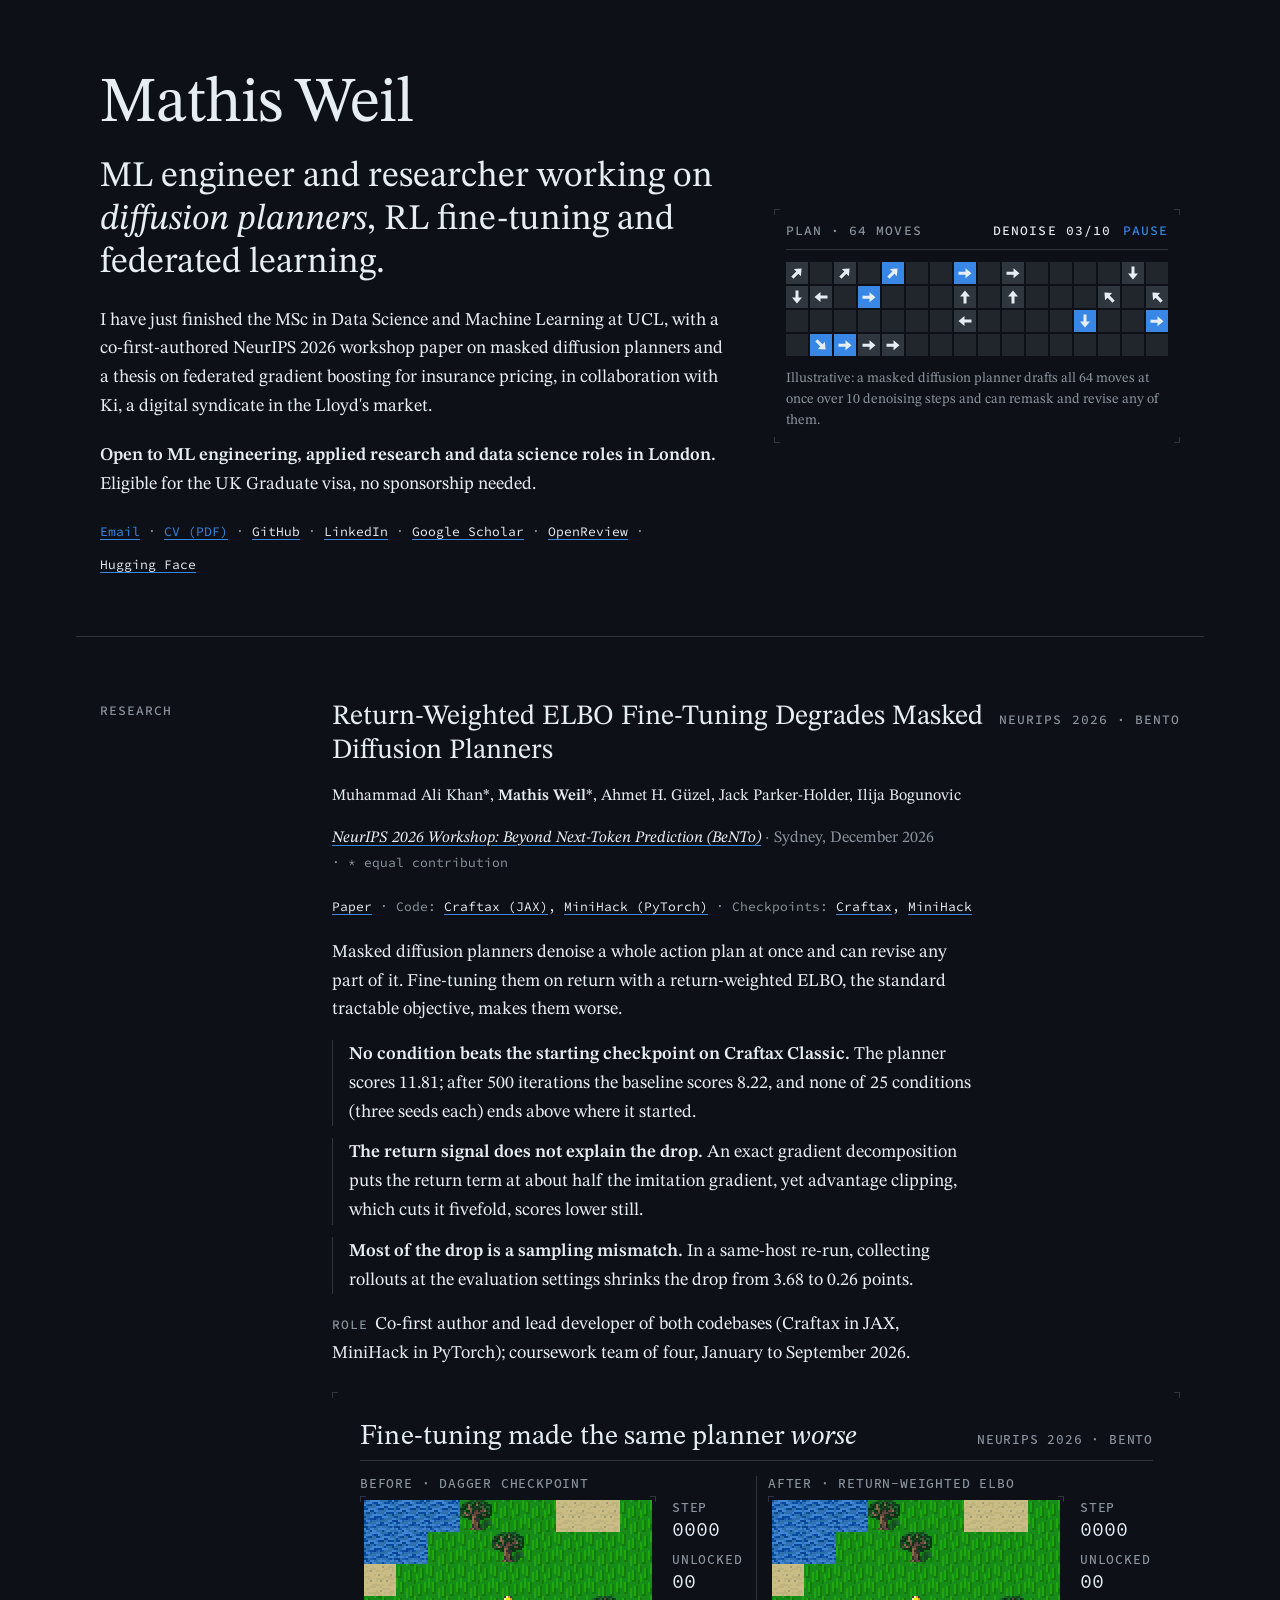
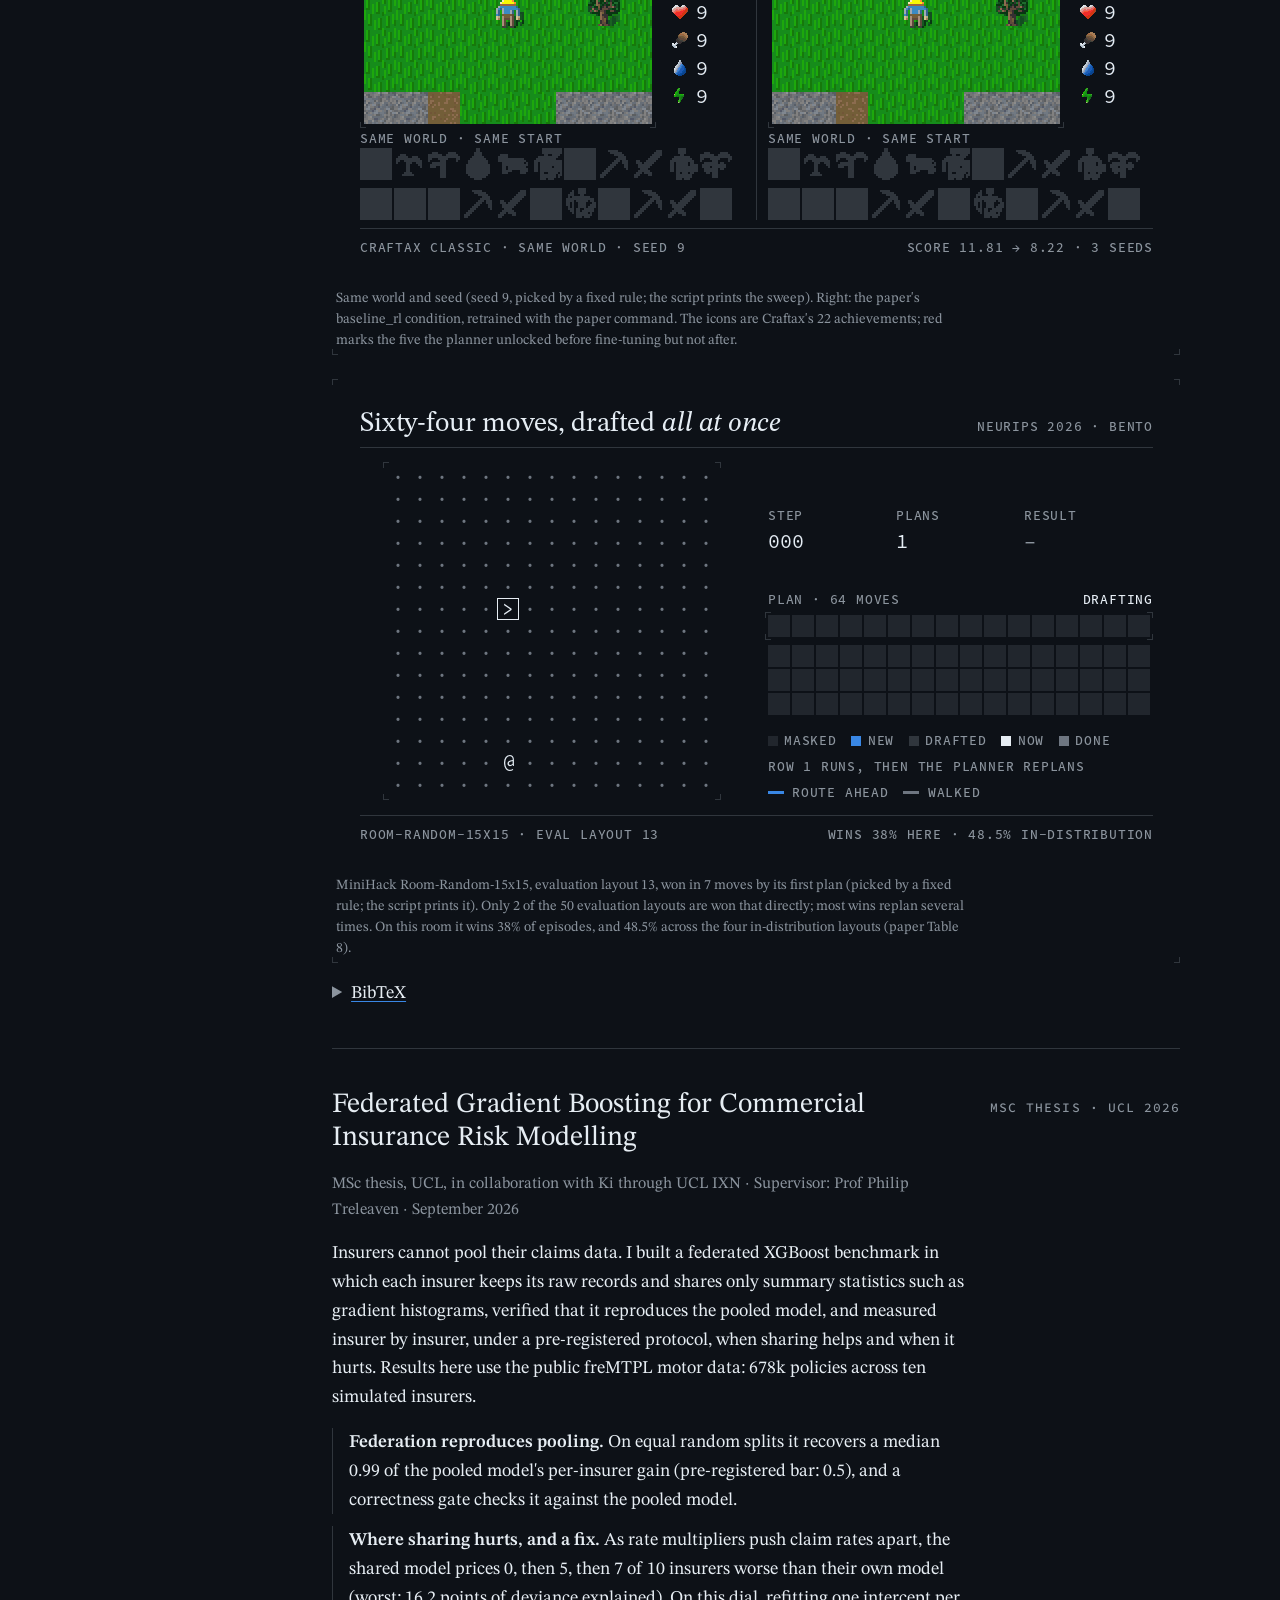
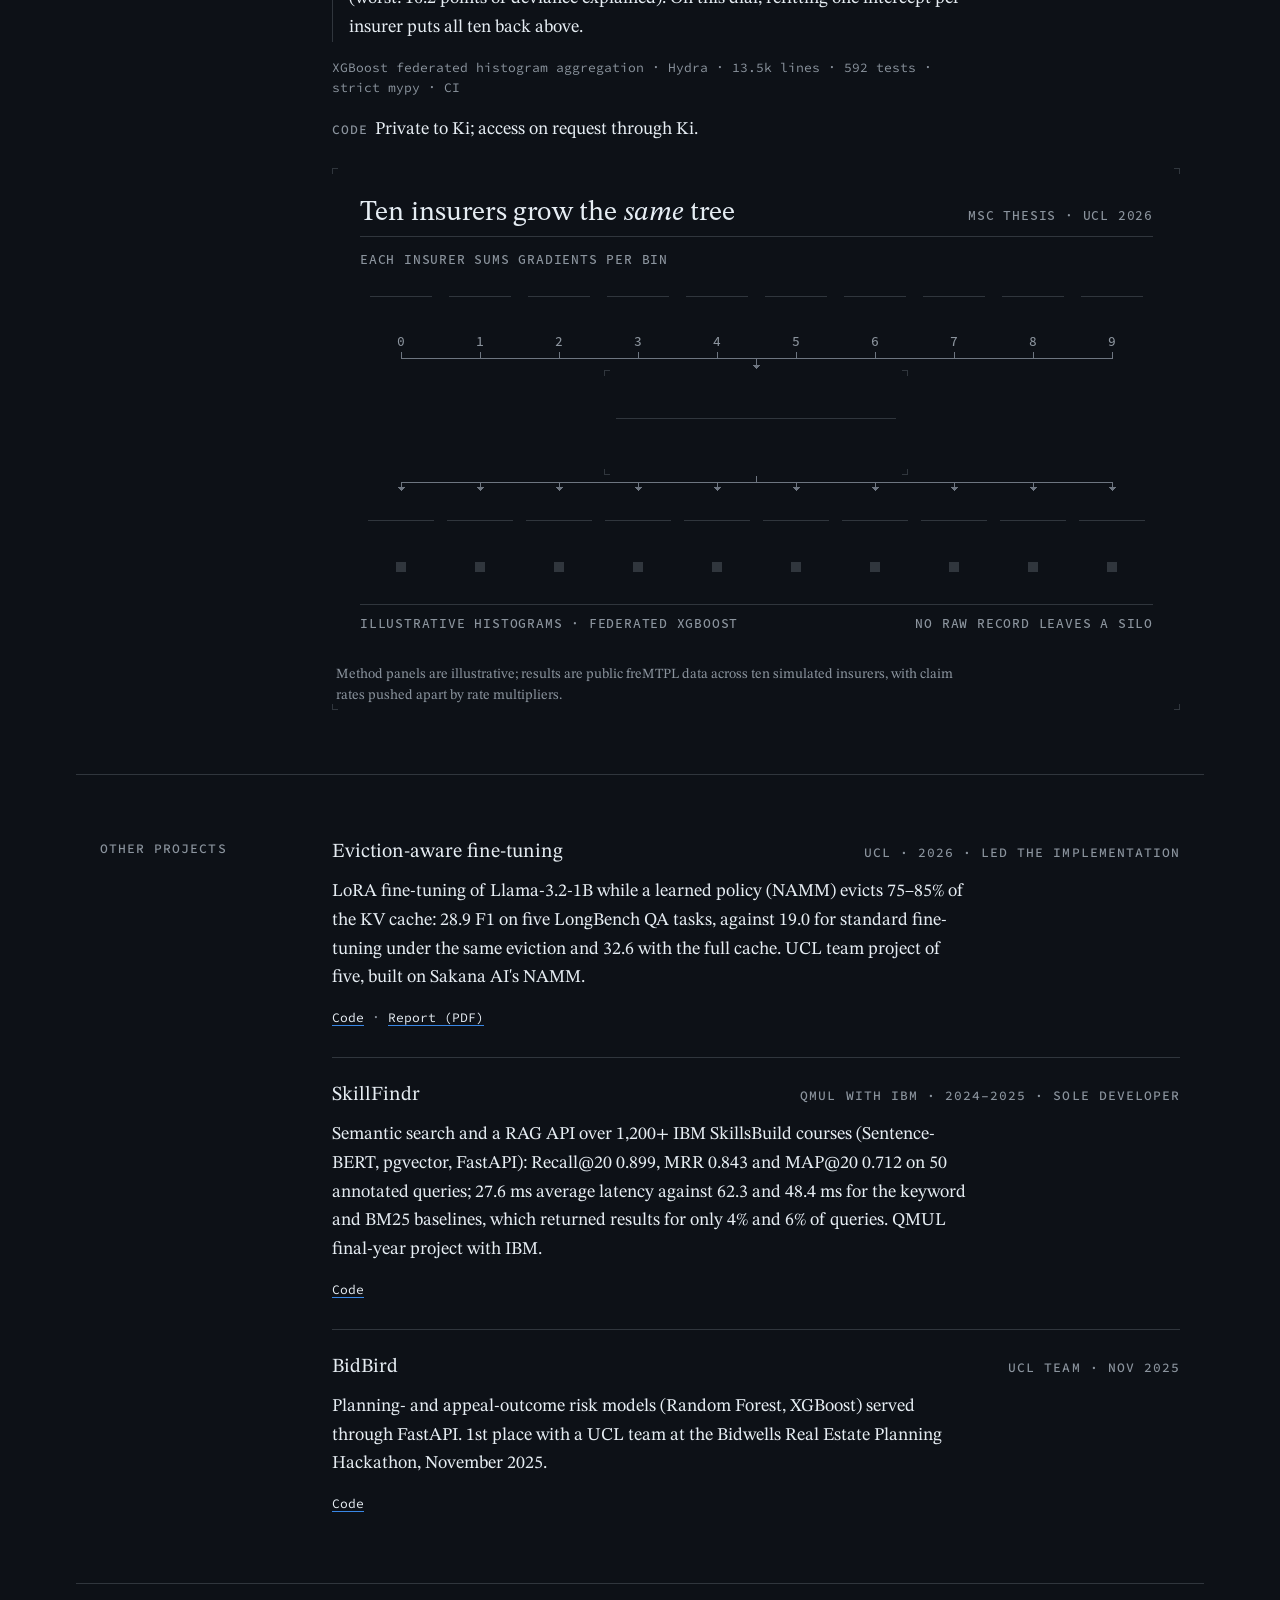
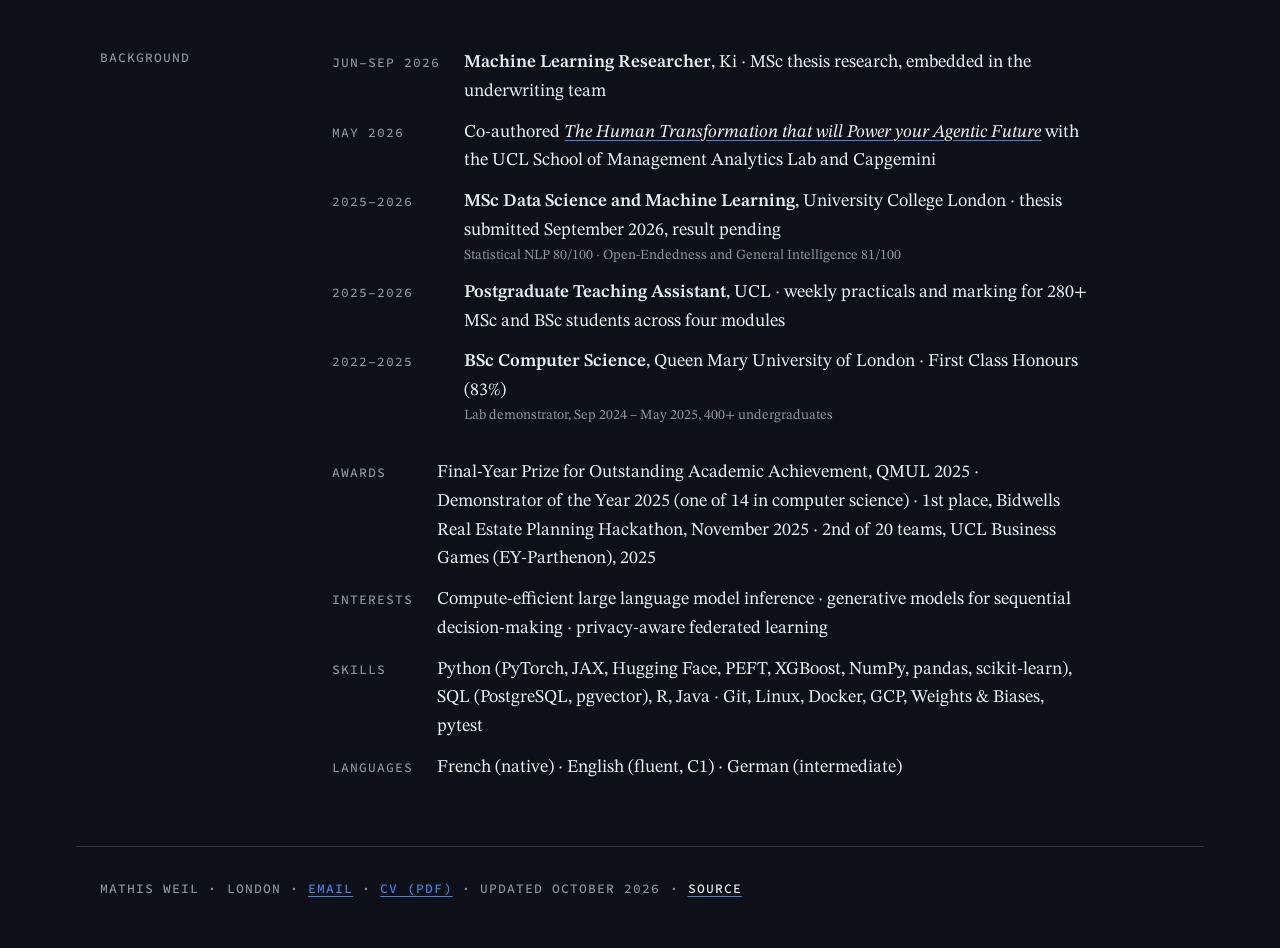
==== commit 8573f3e7: "Fix meta charset tag in index.html" ====
--- a/index.html
+++ b/index.html
@@ -1,8 +1,8 @@
 <!doctype html>
 <html lang="en-GB">
 <head>
+<meta name="google-site-verification" content="8YYm6kNxvmC0Ne6RxV_p4Eodt8lHJTQOam-rDhRe03c" />
 <meta charset="utf-8">
-<meta name="google-site-verification" content="8YYm6kNxvmC0Ne6RxV_p4Eodt8lHJTQOam-rDhRe03c" />
 <meta name="viewport" content="width=device-width, initial-scale=1">
 <title>Mathis Weil · ML engineer and researcher, London</title>
 <meta name="description" content="ML engineer and researcher working on diffusion planners, RL fine-tuning and federated learning. Open to ML engineering, applied research and data science roles in London.">
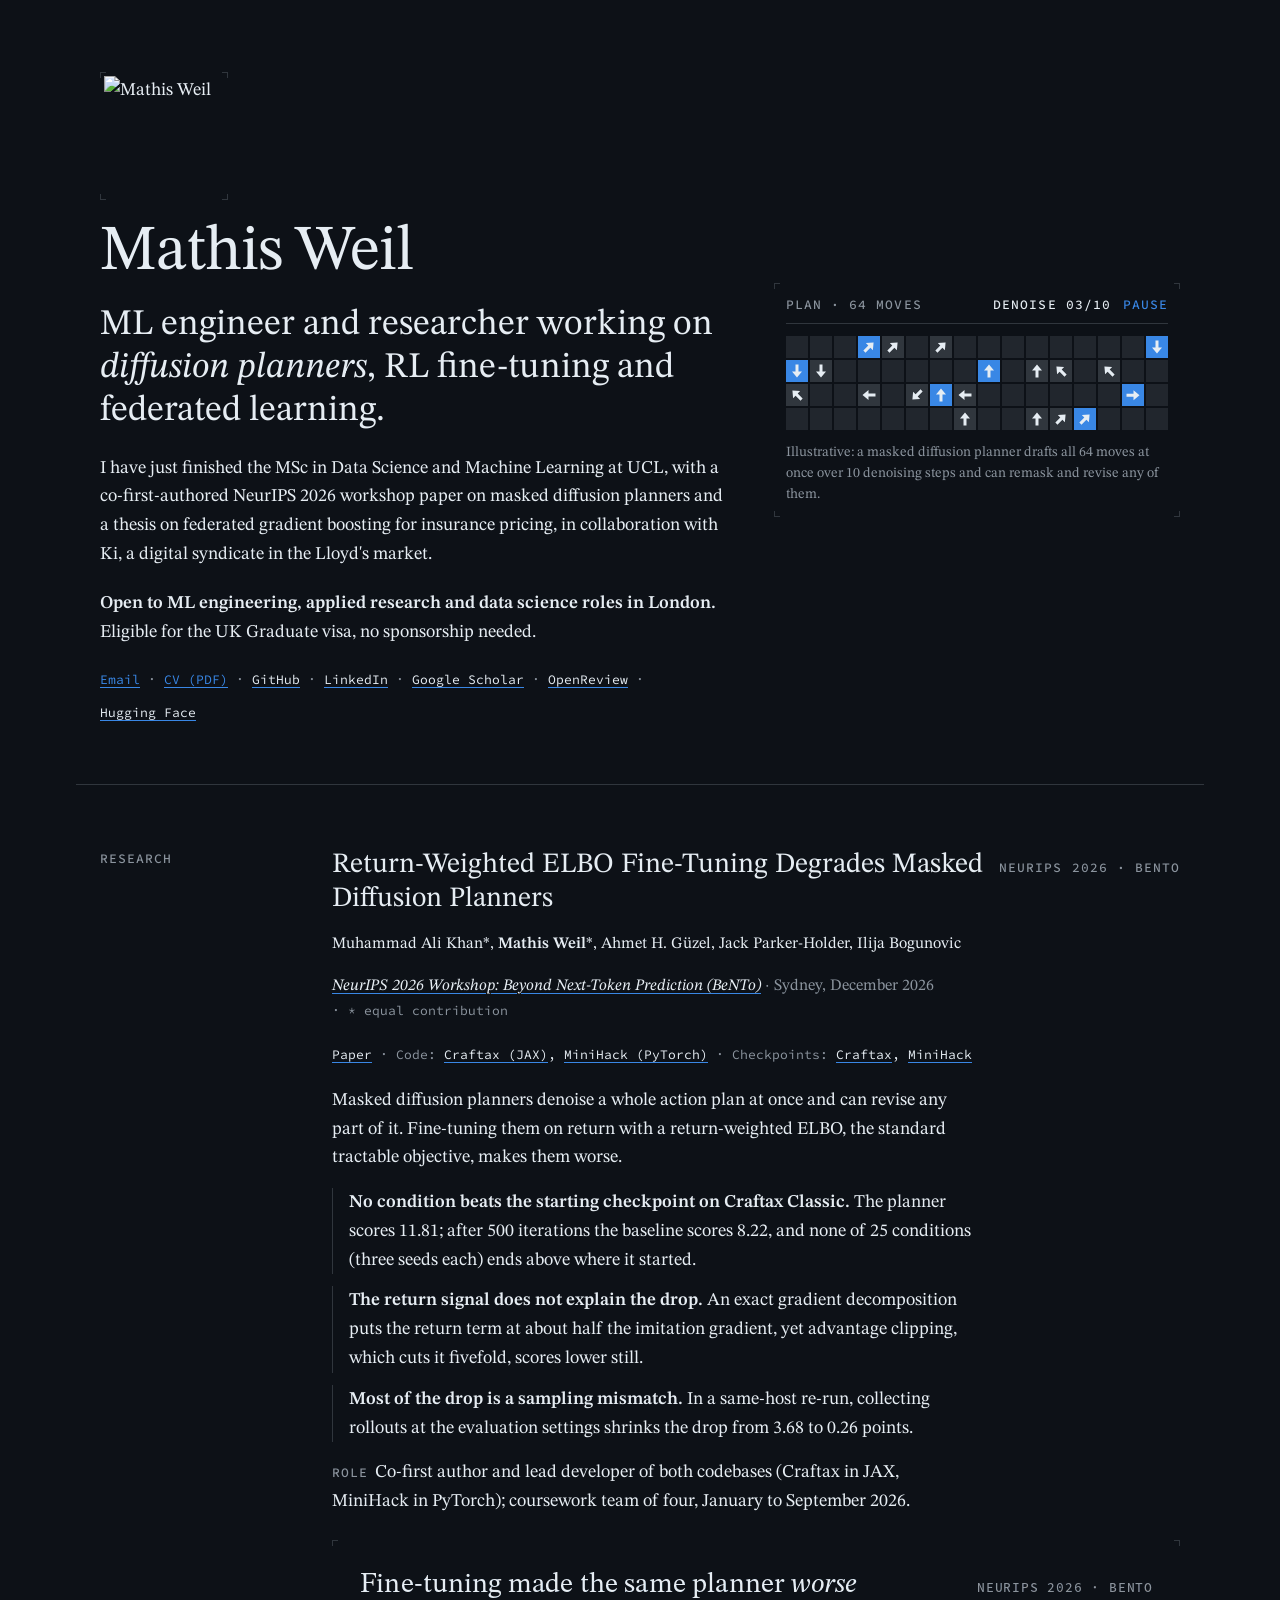
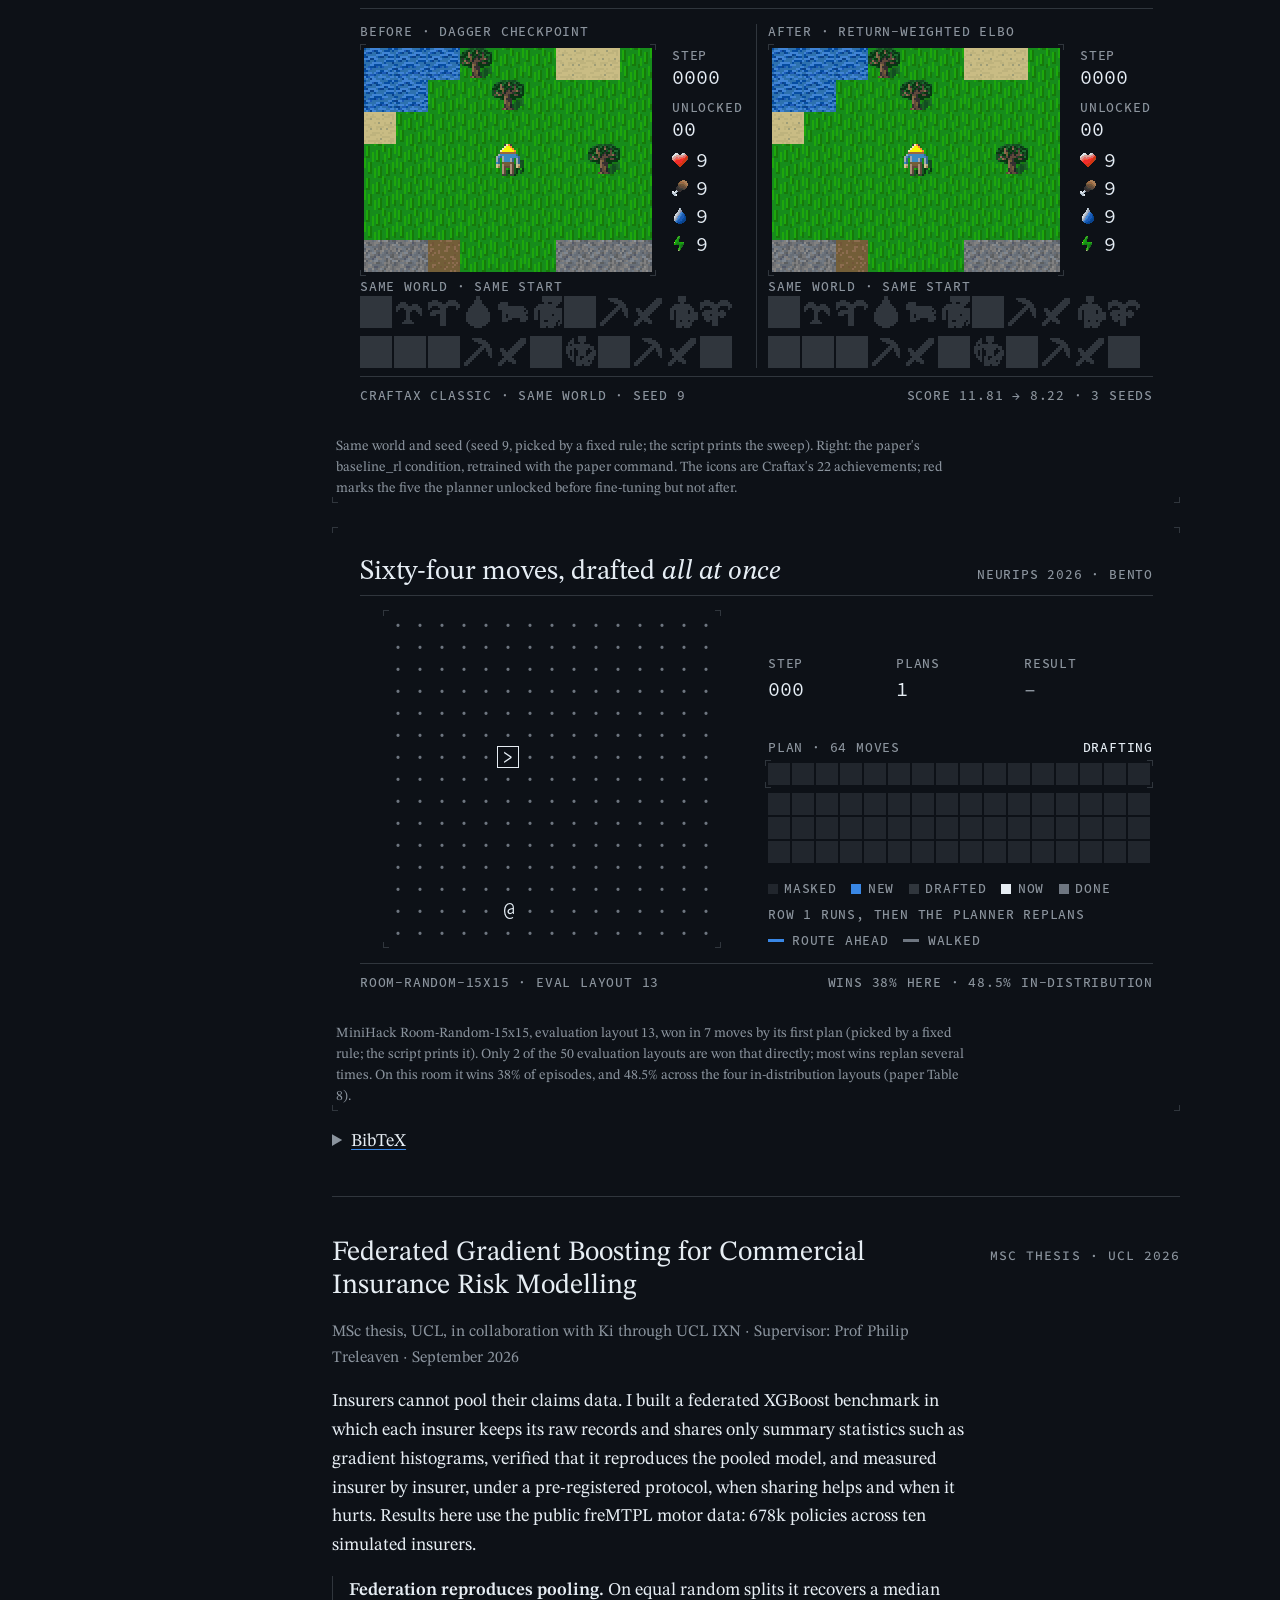
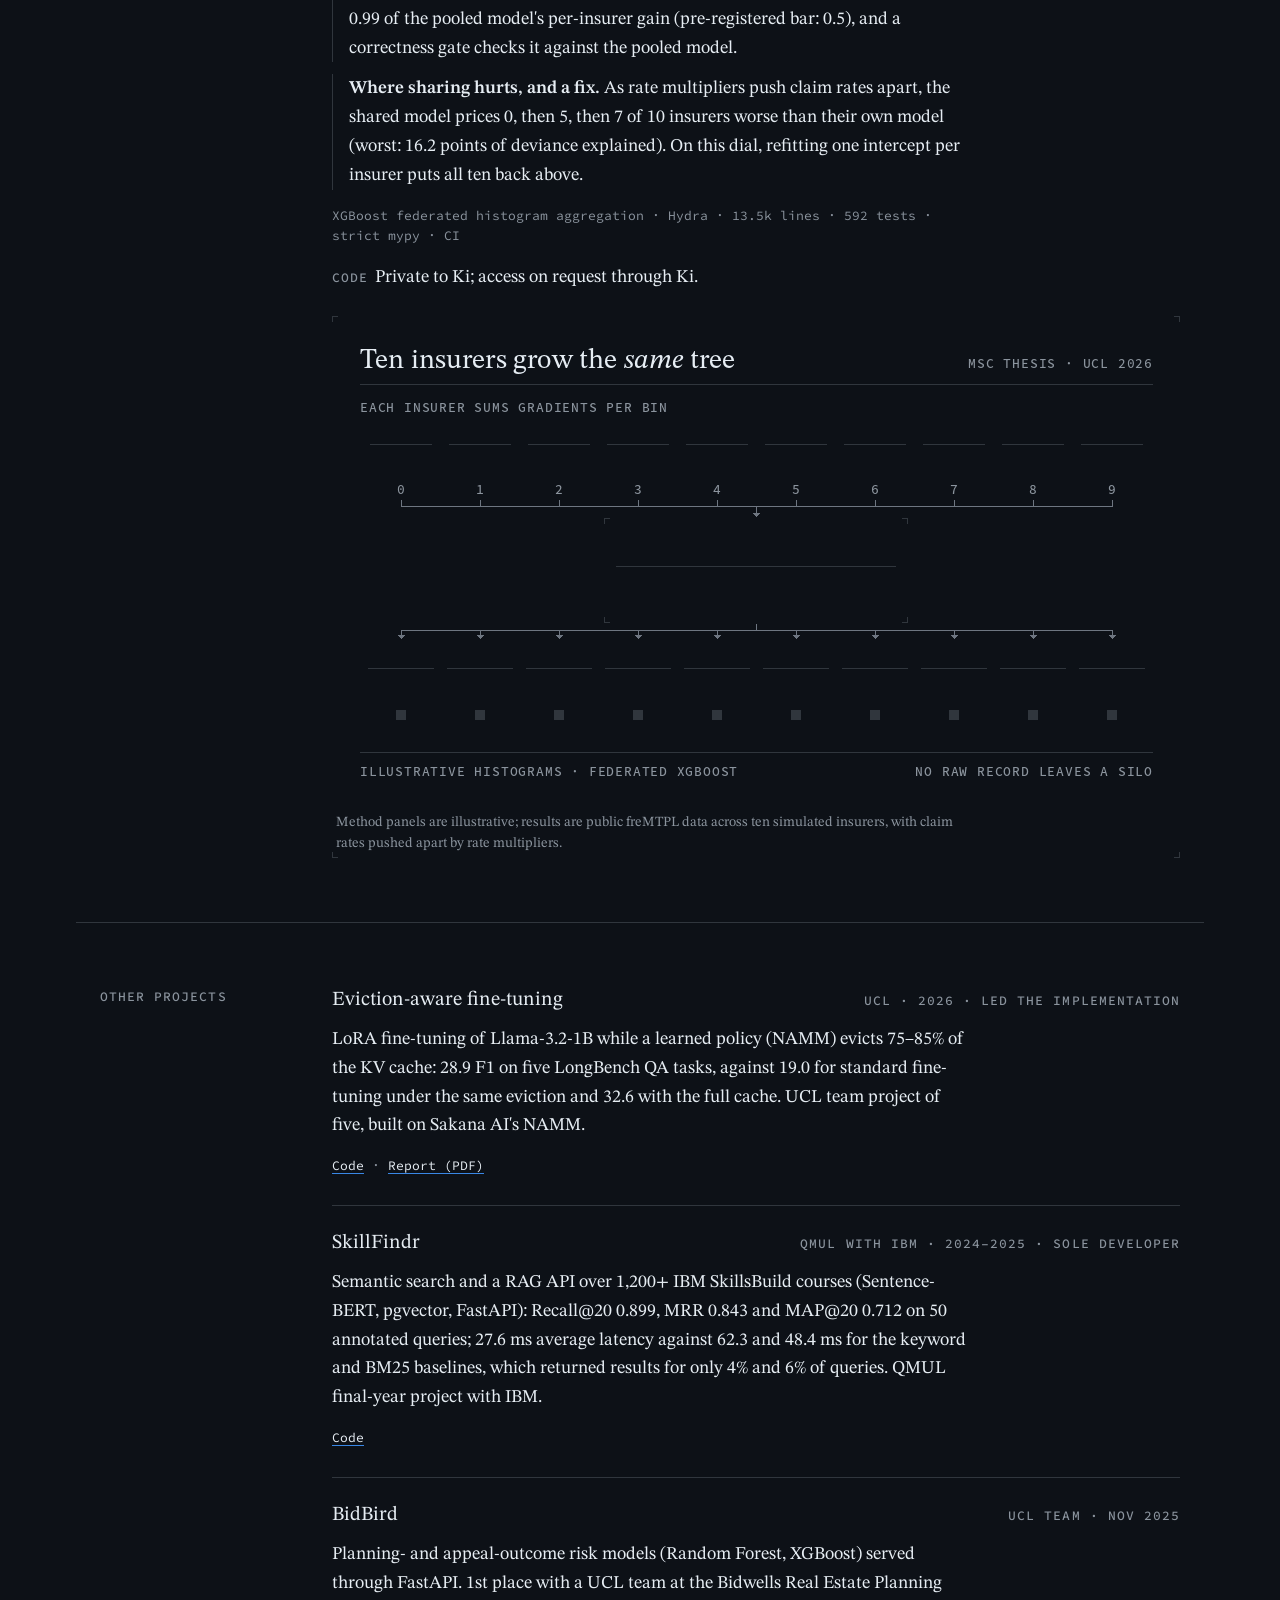
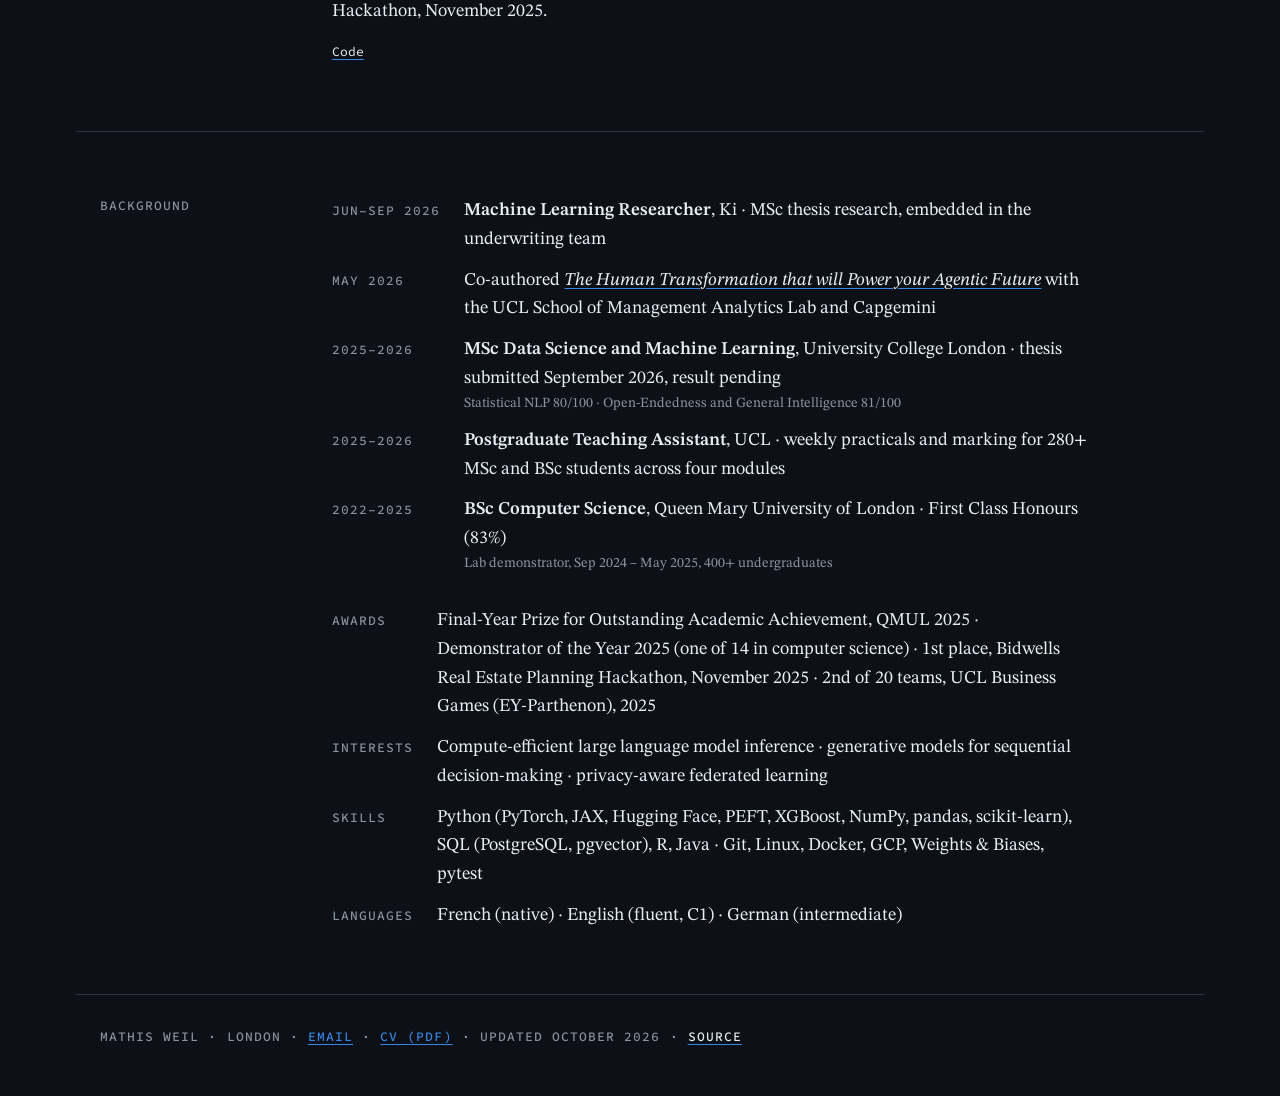
==== commit d077cb98: "Uncomment portrait image in index.html" ====
--- a/index.html
+++ b/index.html
@@ -30,7 +30,7 @@
 <header class="hero">
   <div class="hero-text">
     <!-- Portrait: add assets/portrait.jpg (240x240, under 60 KB) and uncomment the next line. -->
-    <!-- <span class="portrait ticks"><img src="assets/portrait.jpg" width="120" height="120" alt="Mathis Weil"></span> -->
+    <span class="portrait ticks"><img src="assets/portrait.jpg" width="120" height="120" alt="Mathis Weil"></span>
     <h1>Mathis Weil</h1>
     <p class="tagline">ML engineer and researcher working on <em>diffusion planners</em>, RL fine-tuning and federated learning.</p>
     <p class="lede">I have just finished the MSc in Data Science and Machine Learning at UCL, with a co-first-authored NeurIPS 2026 workshop paper on masked diffusion planners and a thesis on federated gradient boosting for insurance pricing, in collaboration with Ki, a digital syndicate in the Lloyd's market.</p>
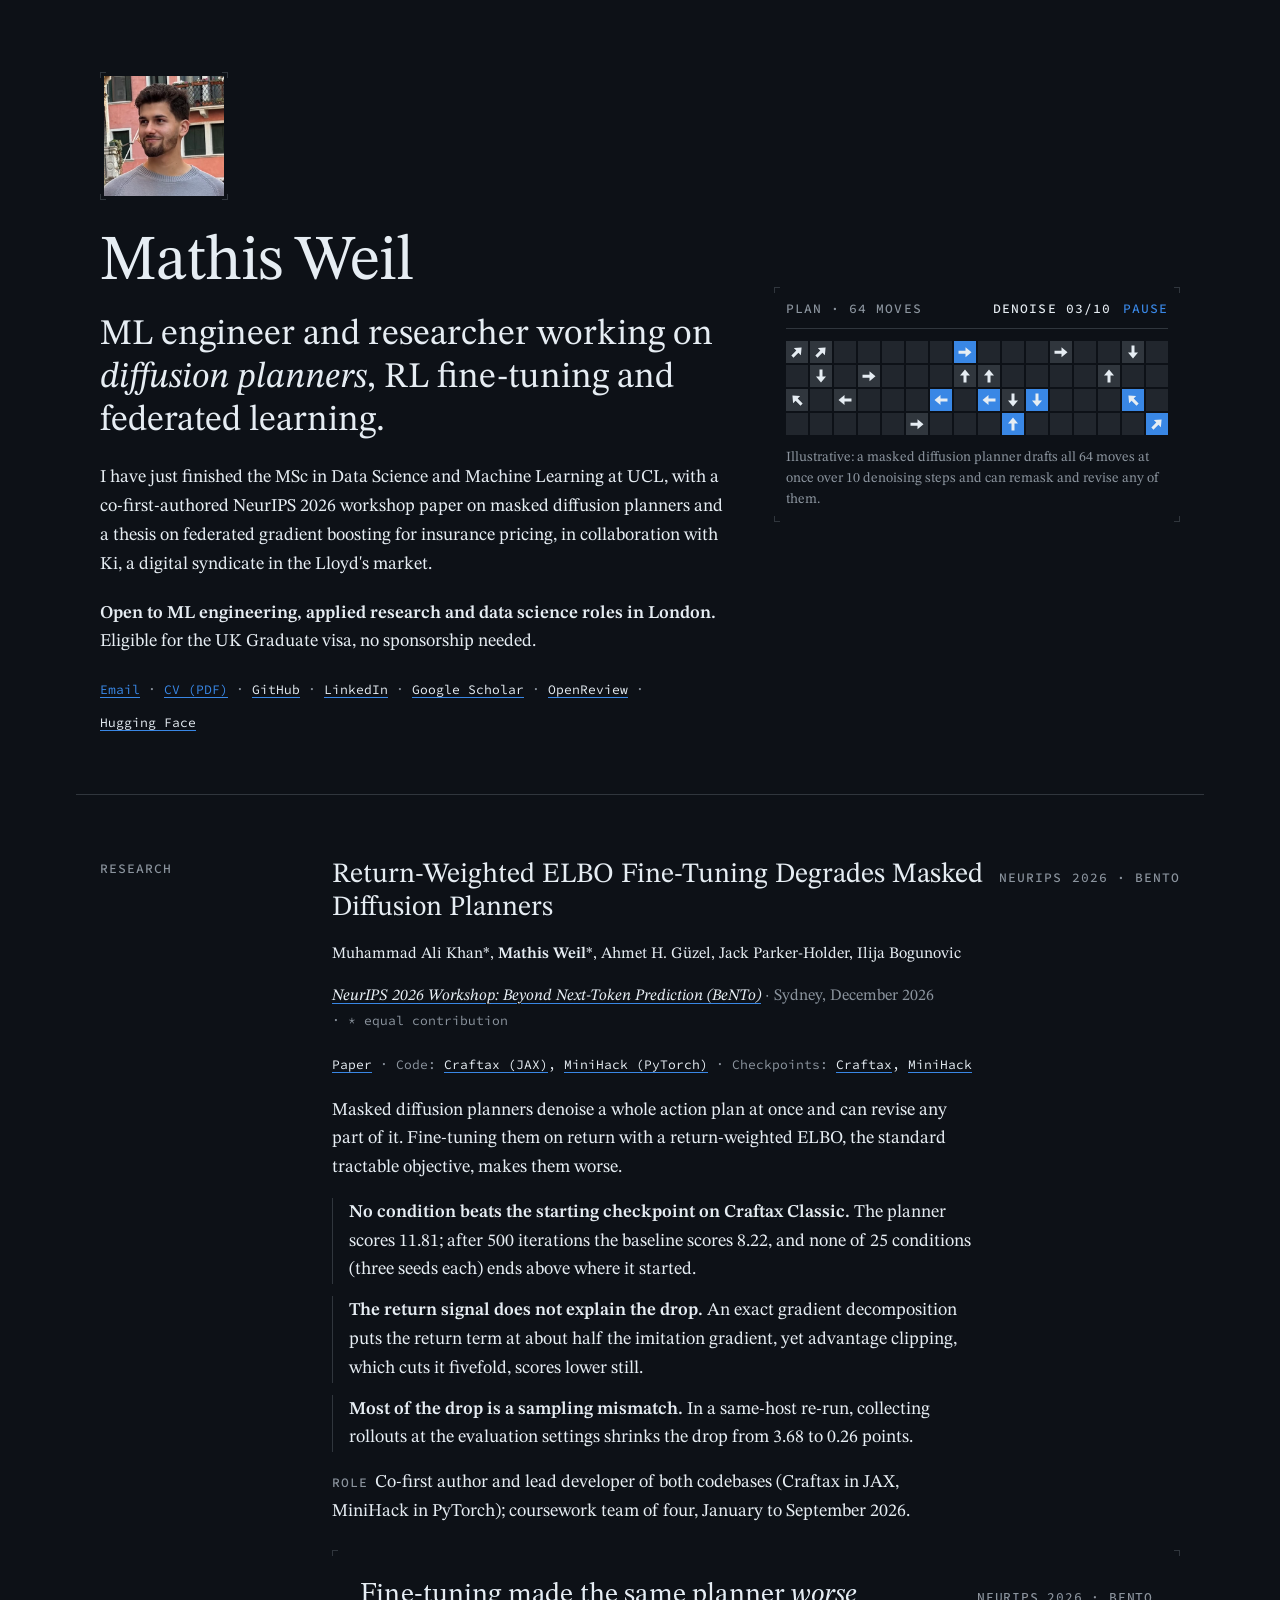
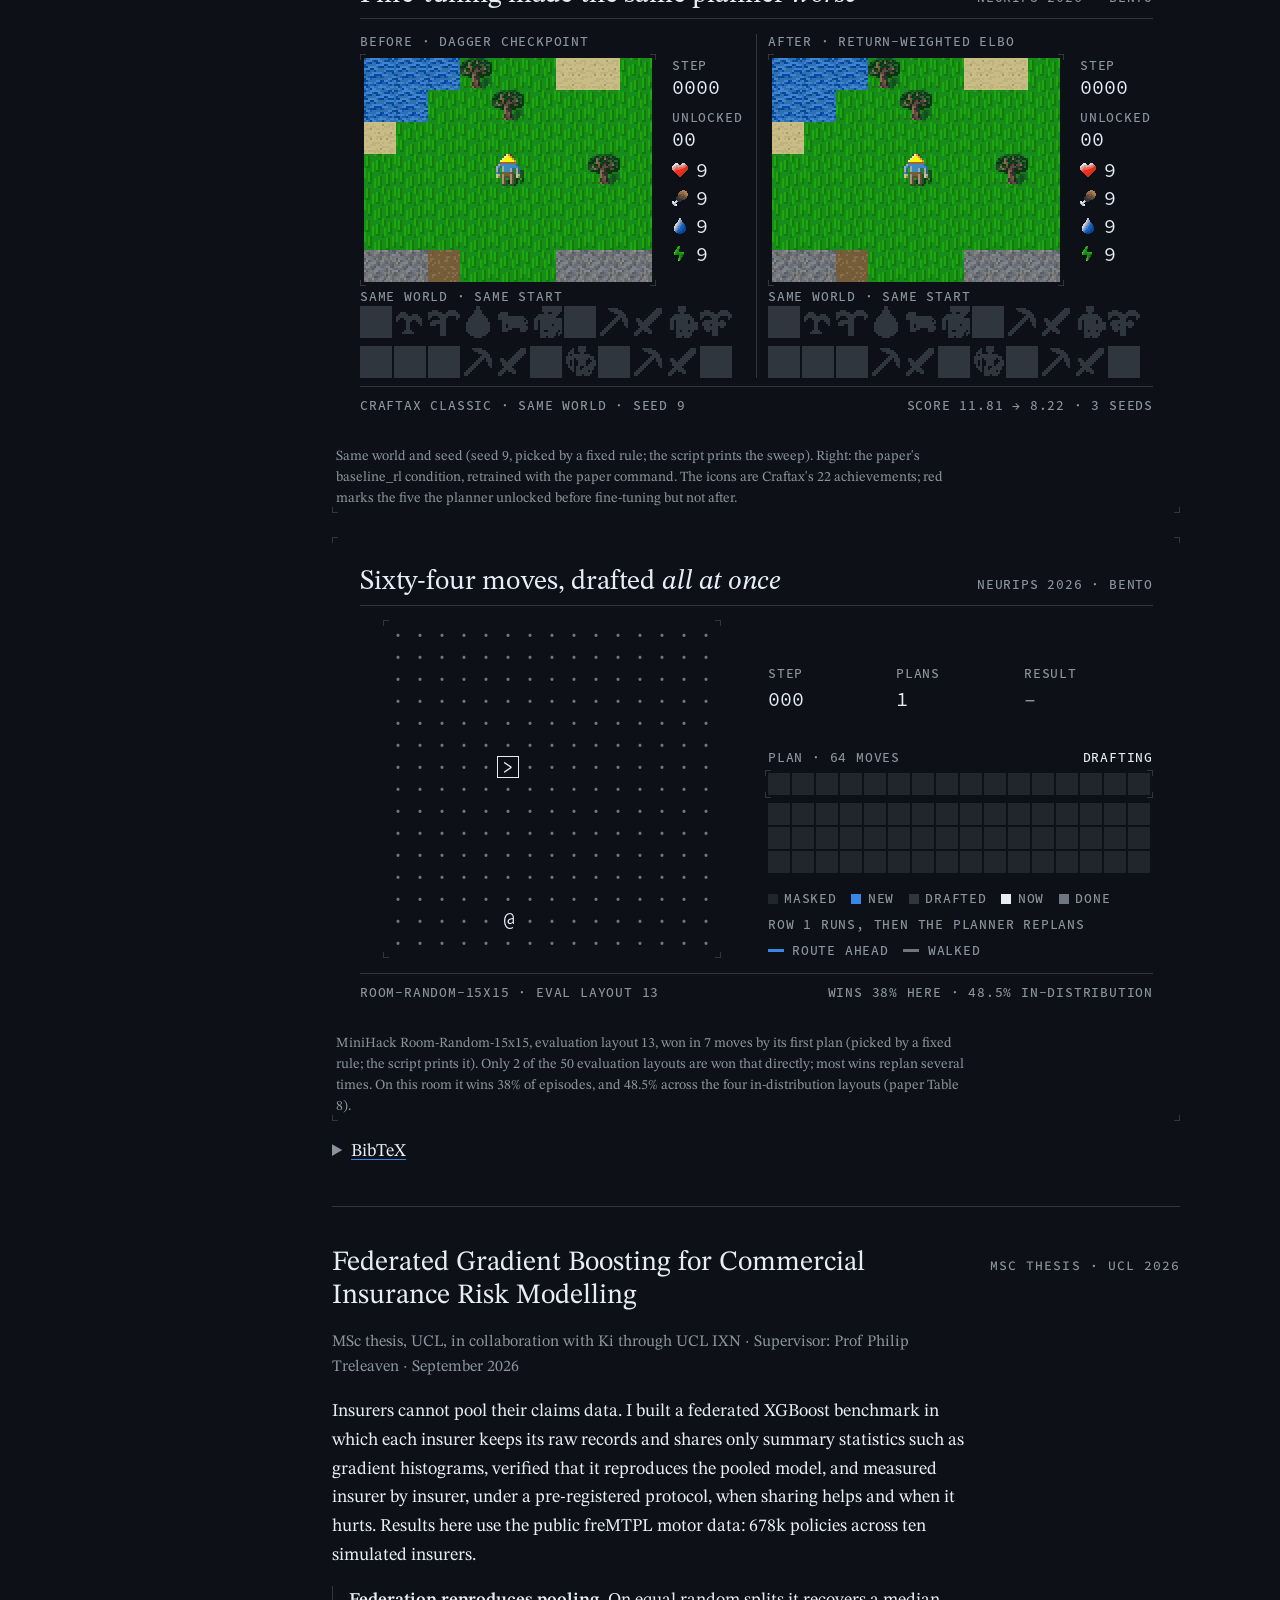
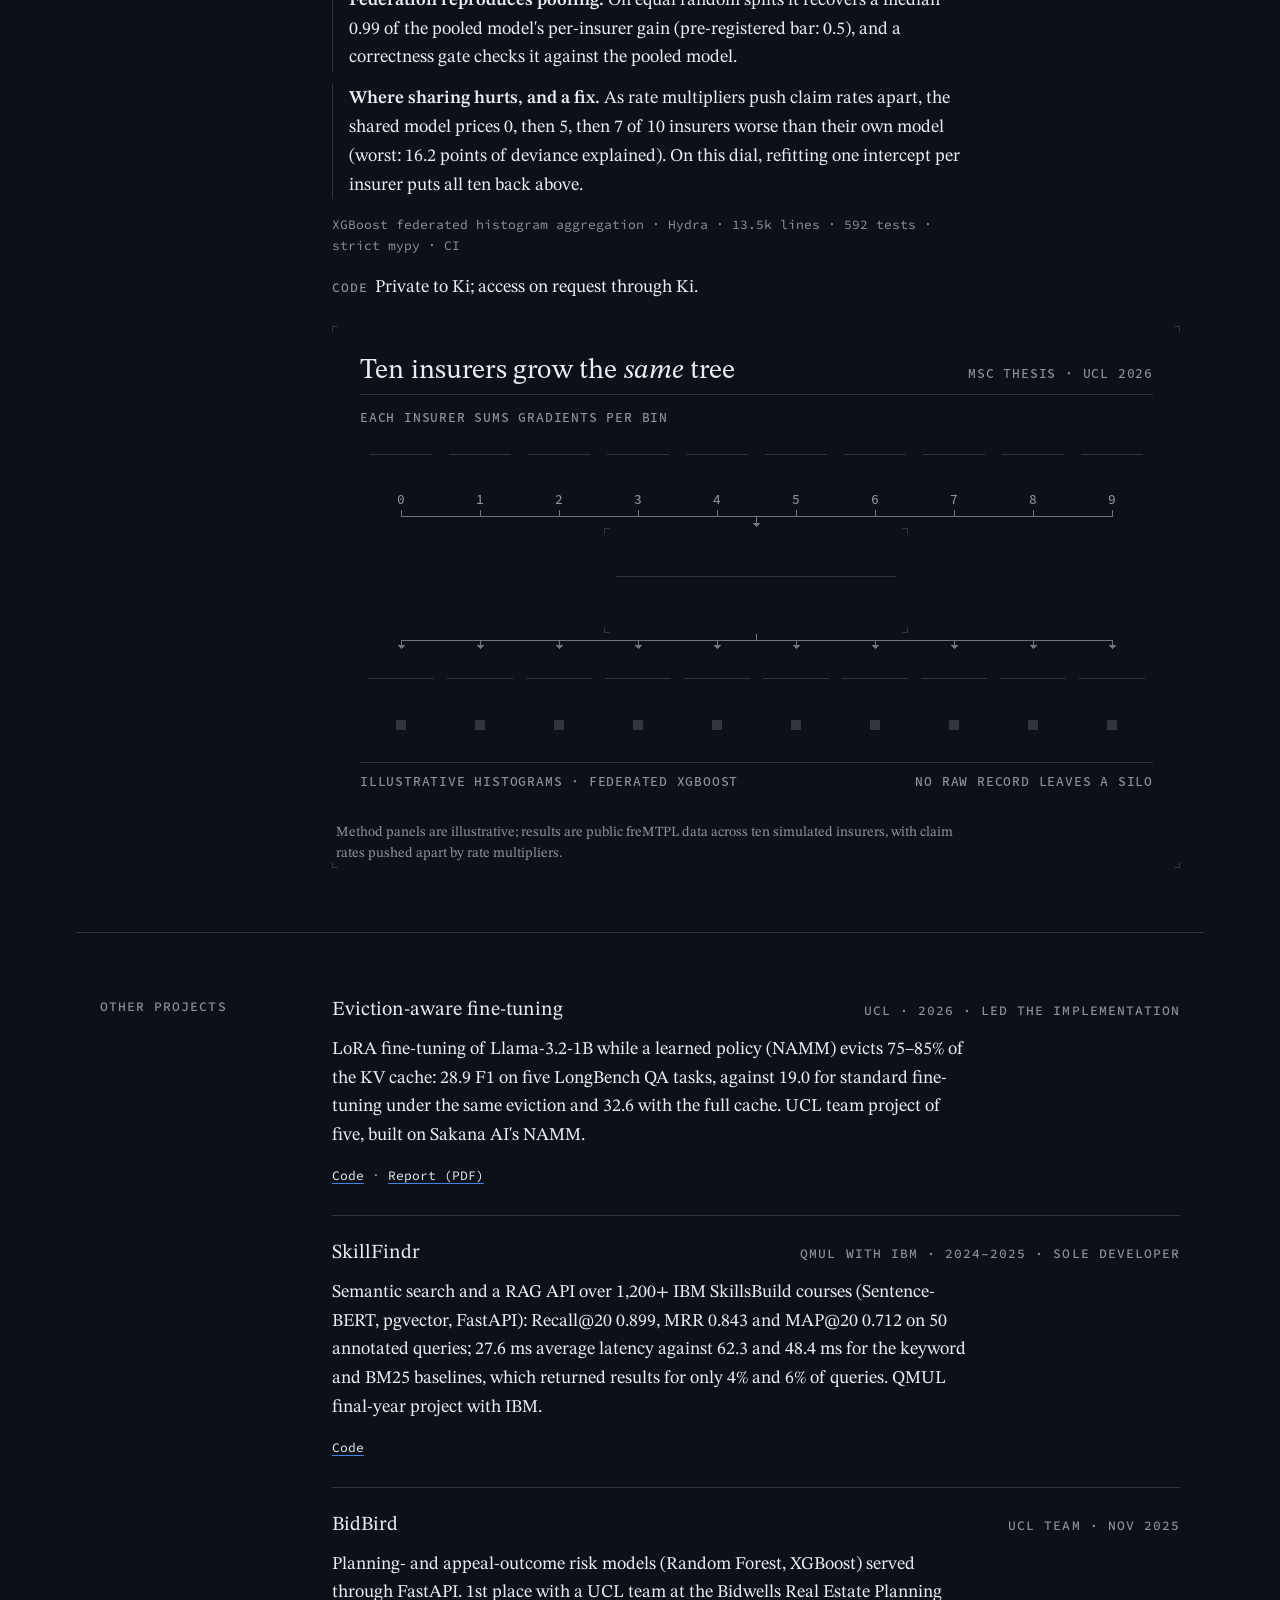
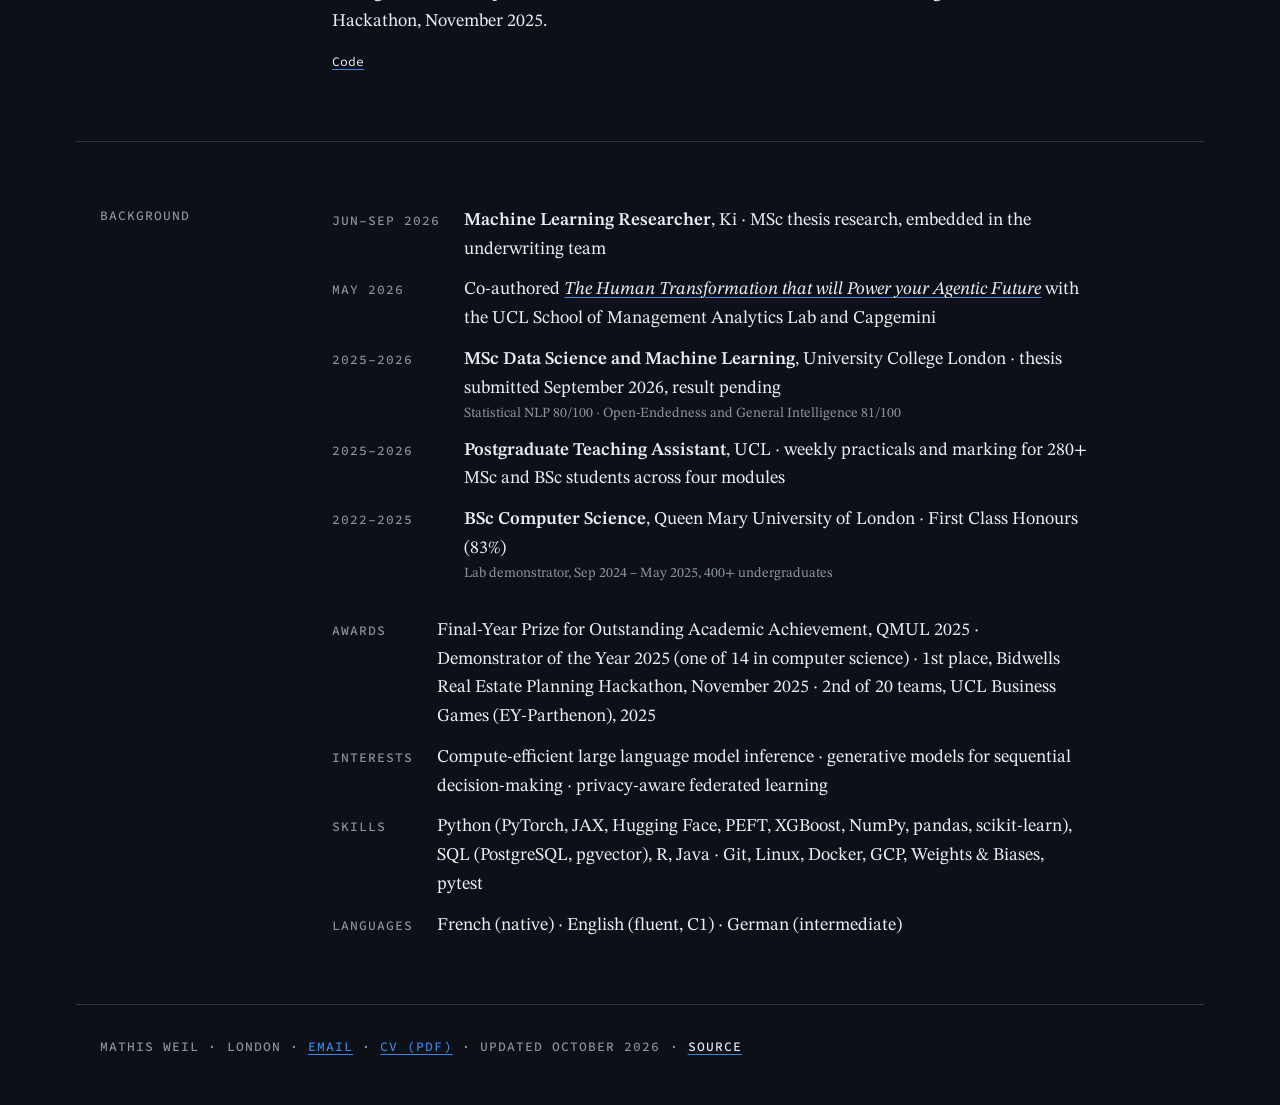
==== commit 07a69591: "Improve search and sharing metadata - Head: charset first, description leads with UCL and NeurIPS, f" ====
--- a/index.html
+++ b/index.html
@@ -1,24 +1,52 @@
 <!doctype html>
 <html lang="en-GB">
 <head>
-<meta name="google-site-verification" content="8YYm6kNxvmC0Ne6RxV_p4Eodt8lHJTQOam-rDhRe03c" />
 <meta charset="utf-8">
 <meta name="viewport" content="width=device-width, initial-scale=1">
+<meta name="google-site-verification" content="8YYm6kNxvmC0Ne6RxV_p4Eodt8lHJTQOam-rDhRe03c">
 <title>Mathis Weil · ML engineer and researcher, London</title>
-<meta name="description" content="ML engineer and researcher working on diffusion planners, RL fine-tuning and federated learning. Open to ML engineering, applied research and data science roles in London.">
+<meta name="description" content="MSc Data Science and Machine Learning, UCL; co-first-authored NeurIPS 2026 workshop paper. Open to ML engineering, applied research and data science roles in London.">
 <meta name="theme-color" content="#0d1117">
 <meta name="color-scheme" content="dark">
 <link rel="canonical" href="https://mathisweil.github.io/">
 <meta property="og:type" content="website">
-<meta property="og:title" content="Mathis Weil">
-<meta property="og:description" content="ML engineer and researcher working on diffusion planners, RL fine-tuning and federated learning. Open to ML engineering, applied research and data science roles in London.">
+<meta property="og:site_name" content="Mathis Weil">
+<meta property="og:title" content="Mathis Weil · ML engineer and researcher, London">
+<meta property="og:description" content="MSc Data Science and Machine Learning, UCL; co-first-authored NeurIPS 2026 workshop paper. Open to ML engineering, applied research and data science roles in London.">
 <meta property="og:url" content="https://mathisweil.github.io/">
 <meta property="og:image" content="https://mathisweil.github.io/assets/og.png">
 <meta property="og:image:width" content="1680">
 <meta property="og:image:height" content="960">
+<meta property="og:image:alt" content="MiniHack Room-Random-15x15, evaluation layout 13: a masked diffusion planner's 64-move plan; its first 7 moves lead straight to the stairs, and the agent follows them to win.">
 <meta name="twitter:card" content="summary_large_image">
+<script type="application/ld+json">
+{
+  "@context": "https://schema.org",
+  "@graph": [
+    { "@type": "WebSite", "@id": "https://mathisweil.github.io/#website", "url": "https://mathisweil.github.io/", "name": "Mathis Weil" },
+    {
+      "@type": "ProfilePage", "@id": "https://mathisweil.github.io/", "url": "https://mathisweil.github.io/",
+      "isPartOf": { "@id": "https://mathisweil.github.io/#website" },
+      "mainEntity": {
+        "@type": "Person", "@id": "https://mathisweil.github.io/#person",
+        "name": "Mathis Weil",
+        "url": "https://mathisweil.github.io/",
+        "image": "https://mathisweil.github.io/assets/portrait.jpg",
+        "description": "ML engineer and researcher working on diffusion planners, RL fine-tuning and federated learning.",
+        "sameAs": [
+          "https://github.com/mathisweil",
+          "https://www.linkedin.com/in/mathis-weil/",
+          "https://scholar.google.com/citations?user=HZLNhcoAAAAJ",
+          "https://openreview.net/profile?id=~Mathis_Weil1",
+          "https://huggingface.co/mathisweil"
+        ]
+      }
+    }
+  ]
+}
+</script>
 <link rel="icon" href="favicon.svg" type="image/svg+xml">
-<link rel="icon" href="favicon.ico" sizes="32x32">
+<link rel="icon" href="favicon.ico" sizes="48x48 32x32 16x16">
 <link rel="preload" href="assets/fonts/stix-two-text.woff2" as="font" type="font/woff2" crossorigin>
 <link rel="preload" href="assets/fonts/stix-two-text-italic.woff2" as="font" type="font/woff2" crossorigin>
 <link rel="preload" href="assets/fonts/source-code-pro.woff2" as="font" type="font/woff2" crossorigin>
@@ -29,7 +57,6 @@
 
 <header class="hero">
   <div class="hero-text">
-    <!-- Portrait: add assets/portrait.jpg (240x240, under 60 KB) and uncomment the next line. -->
     <span class="portrait ticks"><img src="assets/portrait.jpg" width="120" height="120" alt="Mathis Weil"></span>
     <h1>Mathis Weil</h1>
     <p class="tagline">ML engineer and researcher working on <em>diffusion planners</em>, RL fine-tuning and federated learning.</p>
